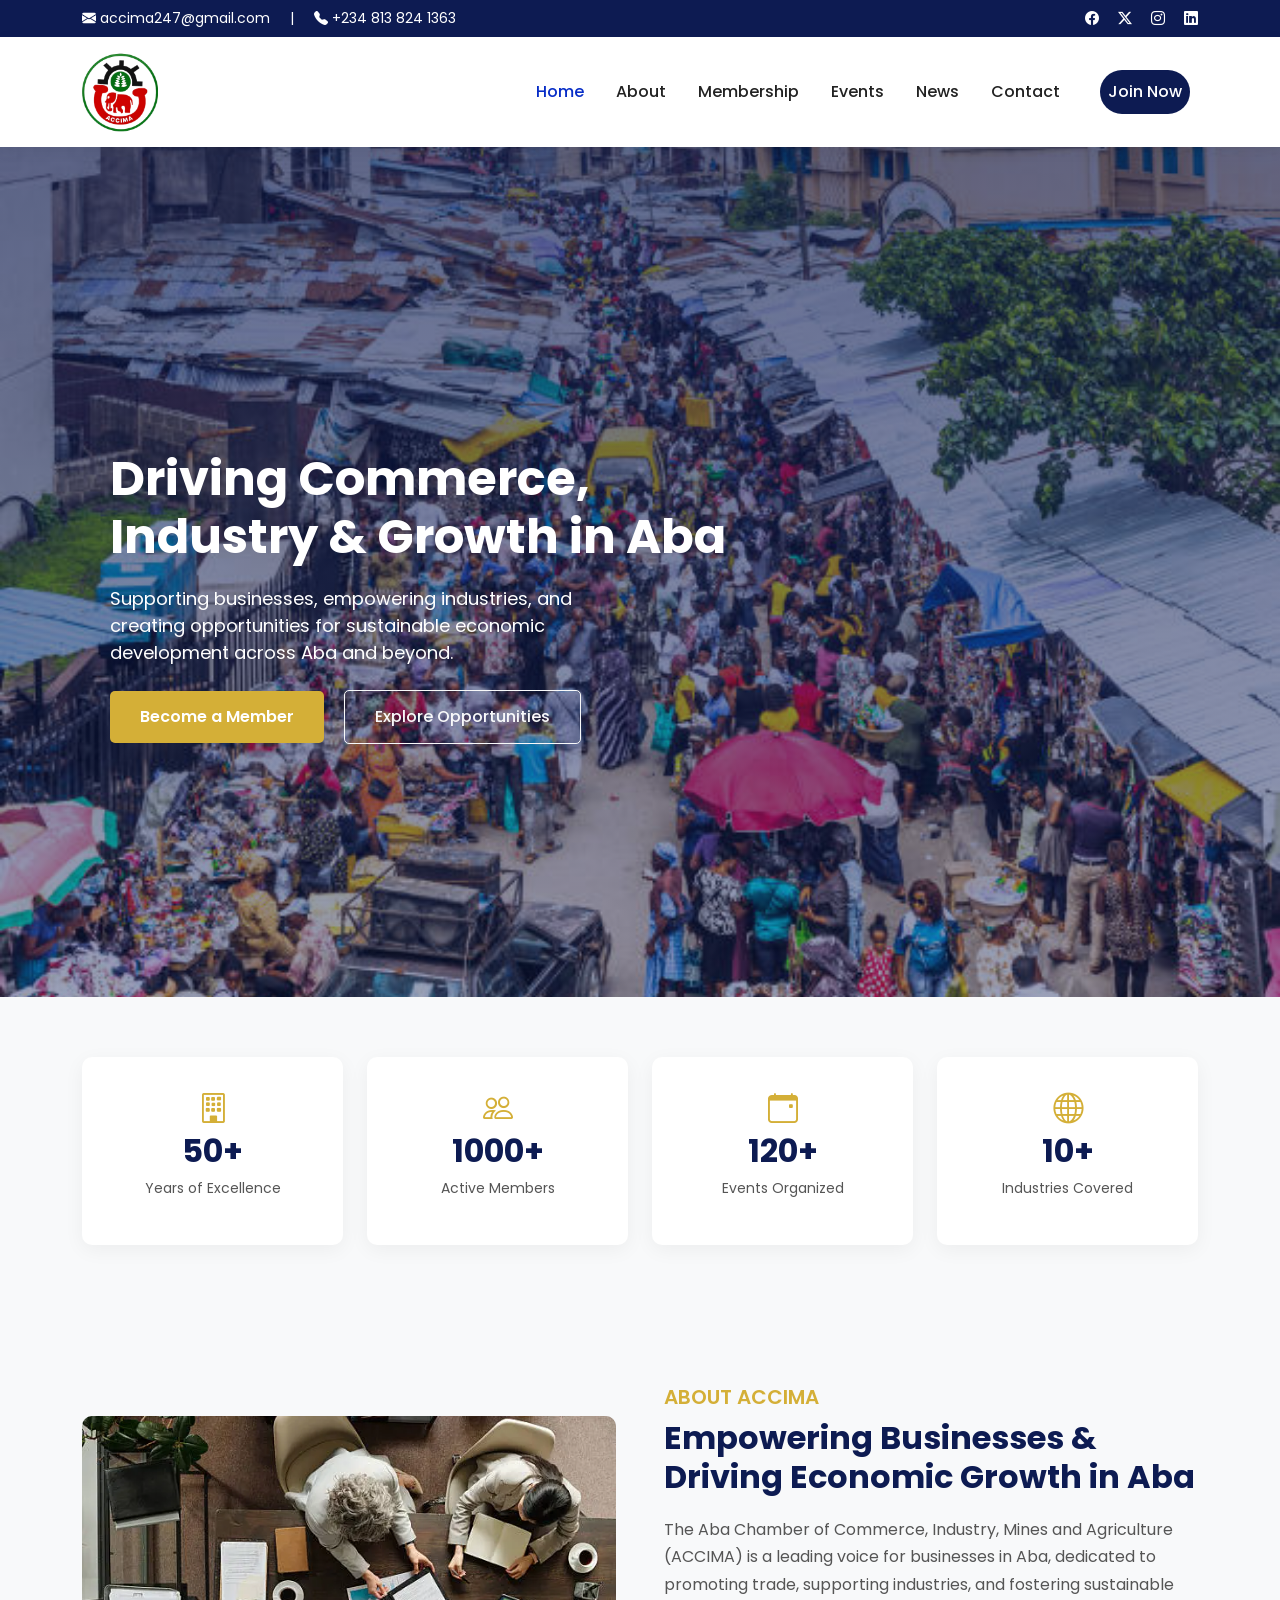
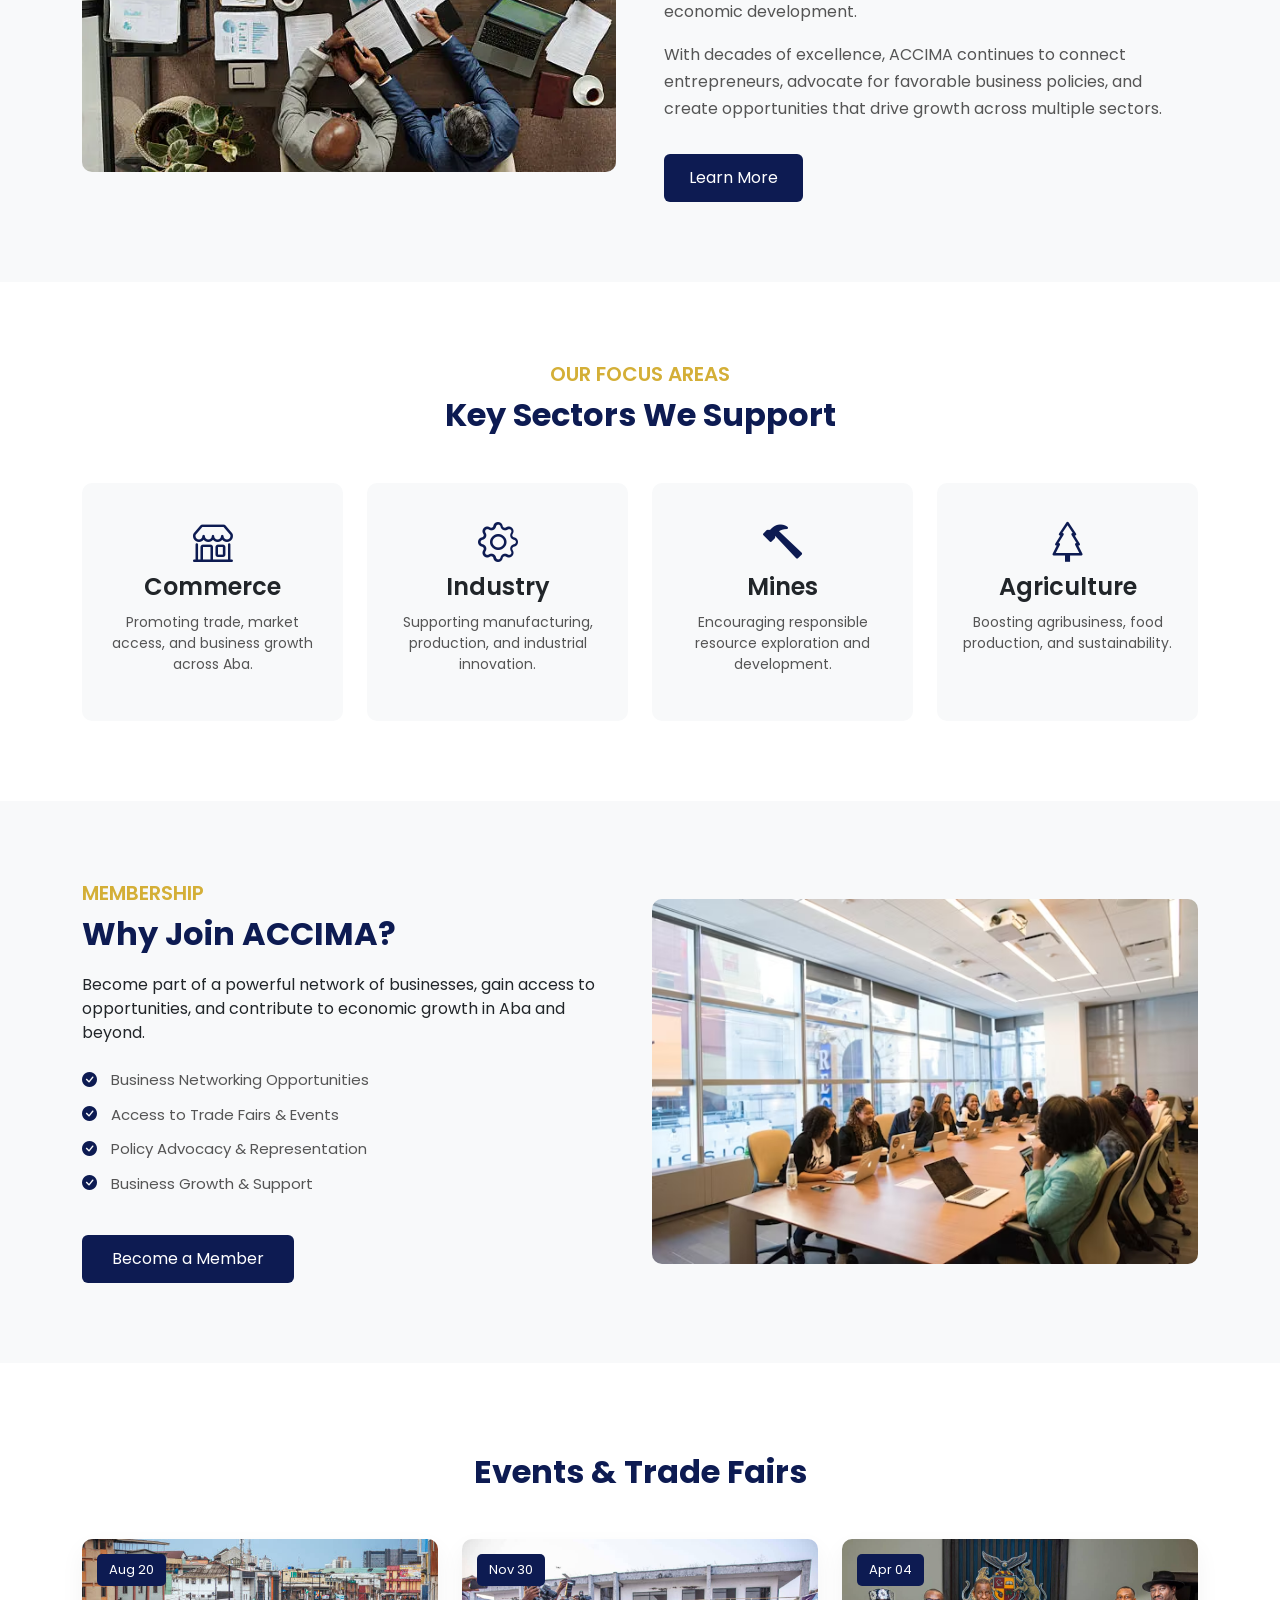
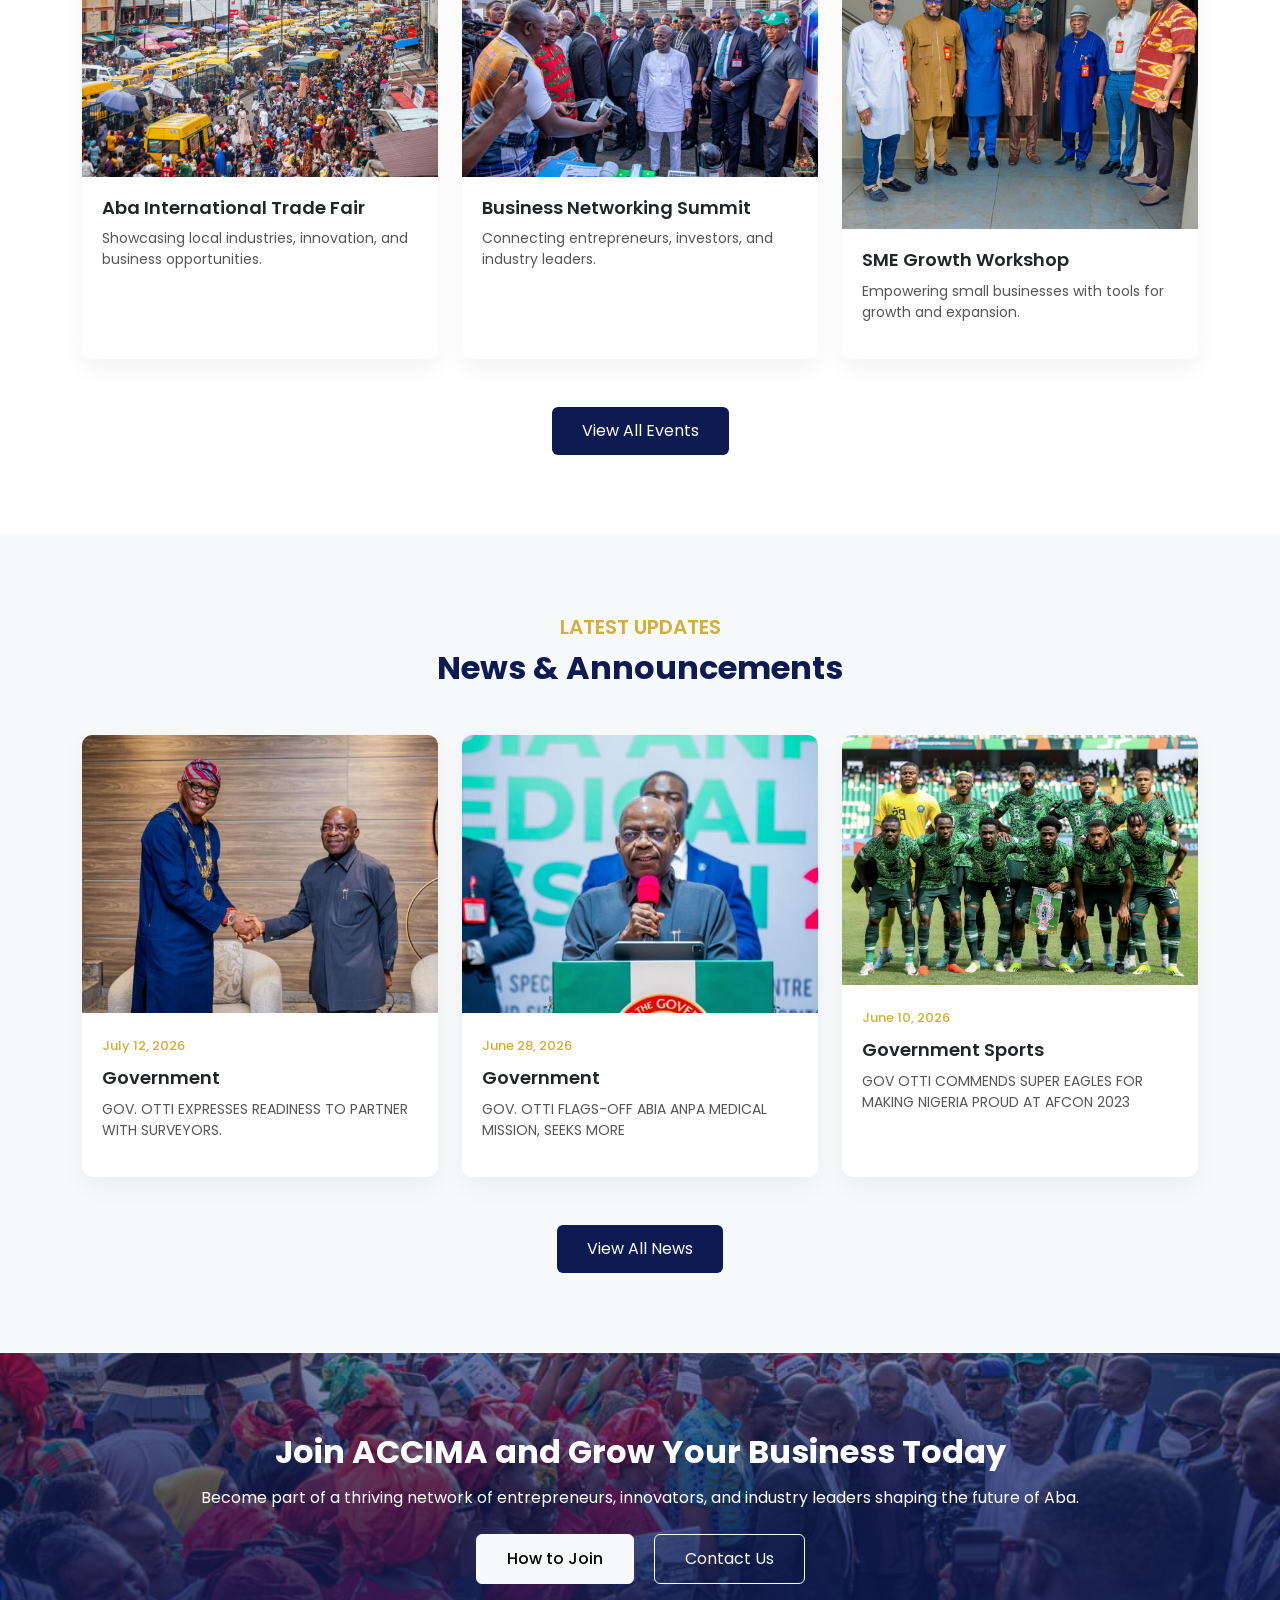
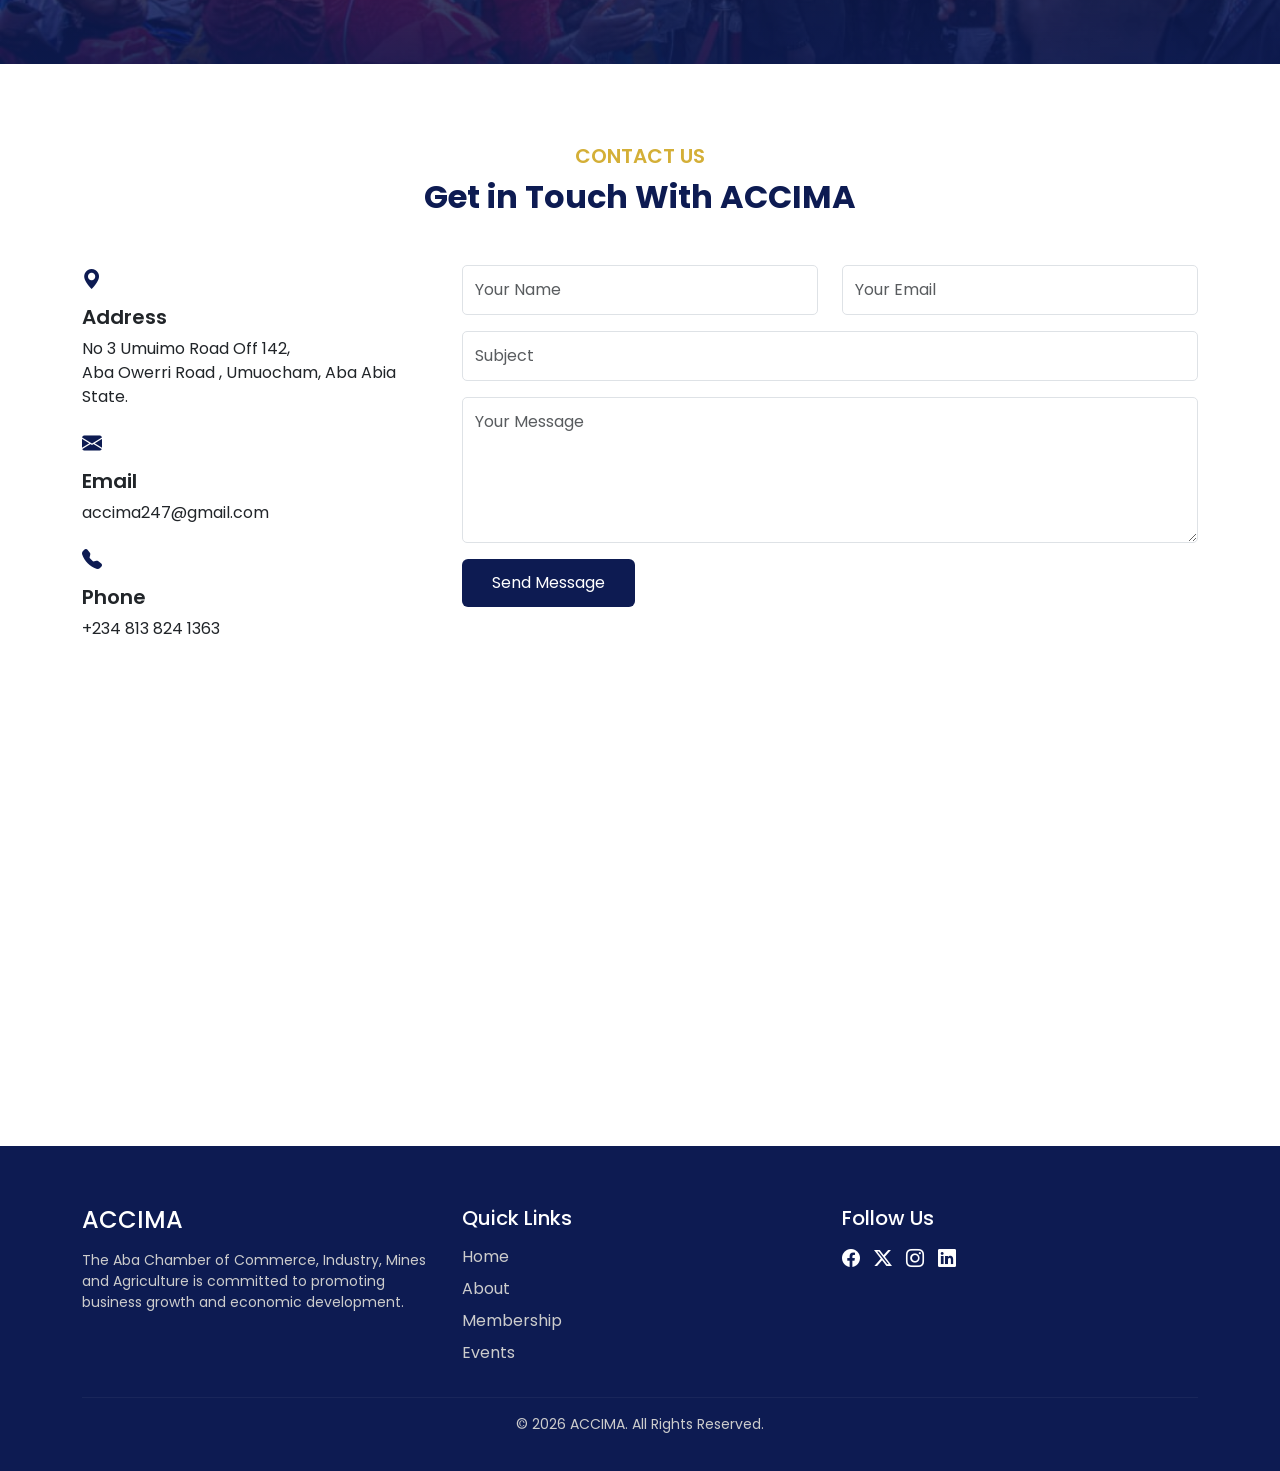
==== index.html @ 4539bdd1 "first commit" ====
<!doctype html>
<html lang="en">
  <head>
    <meta charset="UTF-8" />
    <meta name="viewport" content="width=device-width, initial-scale=1.0" />
    <title>
      ABA - CHAMBER OF COMMERCE, INDUSTRY, MINES AN AGRICULTURE (ACCIMA)
    </title>

    <!-- Bootstrap 5 CSS -->
    <link
      href="https://cdn.jsdelivr.net/npm/bootstrap@5.3.3/dist/css/bootstrap.min.css"
      rel="stylesheet"
    />

    <!-- Bootstrap Icons -->
    <link
      rel="stylesheet"
      href="https://cdn.jsdelivr.net/npm/bootstrap-icons@1.11.3/font/bootstrap-icons.min.css"
    />

    <!-- Google Font -->
    <link
      href="https://fonts.googleapis.com/css2?family=Poppins:wght@300;400;500;600;700&display=swap"
      rel="stylesheet"
    />

    <link rel="stylesheet" href="style.css" />

    <link rel="shortcut icon" href="Src/ACCIMA_LOGO-removebg-preview.png" />
  </head>
  <body>
    <!-- TOP BAR -->
    <div id="home" class="top-bar">
      <div
        class="container d-flex justify-content-between align-items-center flex-wrap"
      >
        <div>
          <i class="bi bi-envelope-fill"></i> accima247@gmail.com
          <span class="mx-3">|</span>
          <i class="bi bi-telephone-fill"></i> +234 813 824 1363
        </div>

        <div>
          <a href="#"><i class="bi bi-facebook"></i></a>
          <a href="#"><i class="bi bi-twitter-x"></i></a>
          <a href="#"><i class="bi bi-instagram"></i></a>
          <a href="#"><i class="bi bi-linkedin"></i></a>
        </div>
      </div>
    </div>

    <!-- NAVBAR -->
    <nav class="navbar navbar-expand-lg sticky-top">
      <div class="container">
        <a class="navbar-brand" href="index.html">
          <img src="Src/ACCIMA_LOGO-removebg-preview.png" alt="ACCIMA Logo" />
        </a>

        <button
          class="navbar-toggler"
          type="button"
          data-bs-toggle="collapse"
          data-bs-target="#navbarNav"
        >
          <span><i class="bi bi-list fs-2"></i></span>
        </button>

        <div class="collapse navbar-collapse" id="navbarNav">
          <ul class="navbar-nav ms-auto align-items-lg-center">
            <li class="nav-item">
              <a class="nav-link active" href="index.html">Home</a>
            </li>

            <!-- about-dropdown -->
            <li class="nav-item dropdown">
              <a
                class="nav-link"
                href="#"
                id="aboutDropdown"
                role="button"
                data-bs-toggle="dropdown"
              >
                About
              </a>

              <ul class="dropdown-menu">
                <li>
                  <a class="dropdown-item" href="about.html">About ACCIMA</a>
                </li>
                <li>
                  <a class="dropdown-item" href="leadership.html">Leadership</a>
                </li>
              </ul>
            </li>
            <!--  -->

            <li class="nav-item">
              <a class="nav-link" href="membership.html">Membership</a>
            </li>

            <li class="nav-item">
              <a class="nav-link" href="events.html">Events</a>
            </li>

            <li class="nav-item">
              <a class="nav-link" href="news.html">News</a>
            </li>

            <li class="nav-item">
              <a class="nav-link" href="contact.html">Contact</a>
            </li>

            <li class="nav-item ms-lg-3 mt-3 mt-lg-0">
              <a class="nav-link join-btn" href="apply.html">Join Now</a>
            </li>
          </ul>
        </div>
      </div>
    </nav>

    <!--  -->

    <!-- HERO SECTION -->
    <section class="hero d-flex align-items-center">
      <div class="container text-center text-lg-start">
        <div class="row align-items-center">
          <div class="col-lg-7">
            <h1 class="hero-title">
              Driving Commerce, Industry & Growth in Aba
            </h1>

            <p class="hero-text">
              Supporting businesses, empowering industries, and creating
              opportunities for sustainable economic development across Aba and
              beyond.
            </p>

            <div class="hero-buttons mt-4">
              <a href="#membership" class="btn btn-primary me-3"
                >Become a Member</a
              >
              <a href="#" class="btn btn-outline-light"
                >Explore Opportunities</a
              >
            </div>
          </div>
        </div>
      </div>
    </section>

    <!-- STATS SECTION -->
    <section class="stats-section text-center">
      <div class="container">
        <div class="row g-4">
          <div class="col-md-3 col-6">
            <div class="stat-box">
              <i class="bi bi-building"></i>
              <h2>50+</h2>
              <p>Years of Excellence</p>
            </div>
          </div>

          <div class="col-md-3 col-6">
            <div class="stat-box">
              <i class="bi bi-people"></i>
              <h2>1000+</h2>
              <p>Active Members</p>
            </div>
          </div>

          <div class="col-md-3 col-6">
            <div class="stat-box">
              <i class="bi bi-calendar-event"></i>
              <h2>120+</h2>
              <p>Events Organized</p>
            </div>
          </div>

          <div class="col-md-3 col-6">
            <div class="stat-box">
              <i class="bi bi-globe"></i>
              <h2>10+</h2>
              <p>Industries Covered</p>
            </div>
          </div>
        </div>
      </div>
    </section>
    <!--  -->

    <!-- About Section -->
    <section id="about" class="about-section">
      <div class="container">
        <div class="row align-items-center justify-content-center g-5">
          <!-- IMAGE -->
          <div class="col-lg-6 mb-4 mb-lg-0">
            <div class="about-img">
              <img
                src="Src/ABOUT-IMG.webp"
                alt="About ACCIMA"
                class="img-fluid"
              />
            </div>
          </div>

          <!-- TEXT -->
          <div class="col-lg-6">
            <h5 class="about-subtitle">About ACCIMA</h5>

            <h2 class="about-title">
              Empowering Businesses & Driving Economic Growth in Aba
            </h2>

            <p class="about-text">
              The Aba Chamber of Commerce, Industry, Mines and Agriculture
              (ACCIMA) is a leading voice for businesses in Aba, dedicated to
              promoting trade, supporting industries, and fostering sustainable
              economic development.
            </p>

            <p class="about-text">
              With decades of excellence, ACCIMA continues to connect
              entrepreneurs, advocate for favorable business policies, and
              create opportunities that drive growth across multiple sectors.
            </p>

            <a href="about.html" class="btn btn-primary mt-3">Learn More</a>
          </div>
        </div>
      </div>
    </section>

    <!-- SECTORS -->
    <section id="sectors" class="sectors-section text-center">
      <div class="container">
        <!--  -->
        <div class="section-header mb-5">
          <h5>Our Focus Areas</h5>
          <h2>Key Sectors We Support</h2>
        </div>

        <div class="row g-4">
          <!-- Commerce -->
          <div class="col-md-6 col-lg-3">
            <div class="sector-box h-100">
              <i class="bi bi-shop"></i>
              <h4>Commerce</h4>
              <p>
                Promoting trade, market access, and business growth across Aba.
              </p>
            </div>
          </div>

          <!-- Industry -->
          <div class="col-md-6 col-lg-3">
            <div class="sector-box h-100">
              <i class="bi bi-gear"></i>
              <h4>Industry</h4>
              <p>
                Supporting manufacturing, production, and industrial innovation.
              </p>
            </div>
          </div>

          <!-- Mines -->
          <div class="col-md-6 col-lg-3">
            <div class="sector-box h-100">
              <i class="bi bi-hammer"></i>
              <h4>Mines</h4>
              <p>
                Encouraging responsible resource exploration and development.
              </p>
            </div>
          </div>

          <!-- Agriculture -->
          <div class="col-md-6 col-lg-3">
            <div class="sector-box h-100">
              <i class="bi bi-tree"></i>
              <h4>Agriculture</h4>
              <p>Boosting agribusiness, food production, and sustainability.</p>
            </div>
          </div>
          <!--  -->
        </div>
      </div>
    </section>

    <!--  -->

    <!-- MEMBERSHIP SECTION -->
    <section id="membership" class="membership-section">
      <div class="container">
        <div class="row align-items-center">
          <!-- TEXT -->
          <div class="col-lg-6 mb-4 mb-lg-0">
            <h5 class="section-subtitle">Membership</h5>
            <h2 class="section-title">Why Join ACCIMA?</h2>

            <p class="mb-4">
              Become part of a powerful network of businesses, gain access to
              opportunities, and contribute to economic growth in Aba and
              beyond.
            </p>

            <ul class="membership-list">
              <li>
                <i class="bi bi-check-circle-fill"></i> Business Networking
                Opportunities
              </li>
              <li>
                <i class="bi bi-check-circle-fill"></i> Access to Trade Fairs &
                Events
              </li>
              <li>
                <i class="bi bi-check-circle-fill"></i> Policy Advocacy &
                Representation
              </li>
              <li>
                <i class="bi bi-check-circle-fill"></i> Business Growth &
                Support
              </li>
            </ul>

            <a href="membership.html" class="btn btn-primary mt-4"
              >Become a Member</a
            >
          </div>

          <!-- IMAGE -->
          <div class="col-lg-6">
            <div class="membership-img">
              <img
                src="Src/membership-img.avif"
                alt="Membership"
                class="img-fluid"
              />
            </div>
          </div>
        </div>
      </div>
    </section>

    <!--  -->
    <!-- EVENTS/TRADE FAIR -->
    <section id="events" class="events-section">
      <div class="container">
        <div class="section-header text-center mb-5">
          <h2>Events & Trade Fairs</h2>
        </div>

        <div class="row g-4">
          <!-- EVENT 1 -->
          <div class="col-md-6 col-lg-4">
            <div class="event-card h-100">
              <div class="event-img">
                <img
                  src="Src/event-one-image.jpg"
                  alt="Event"
                  class="img-fluid"
                />
                <span class="event-date">Aug 20</span>
              </div>
              <div class="event-content">
                <h4>Aba International Trade Fair</h4>
                <p>
                  Showcasing local industries, innovation, and business
                  opportunities.
                </p>
              </div>
            </div>
          </div>

          <!-- EVENT 2 -->
          <div class="col-md-6 col-lg-4">
            <div class="event-card h-100">
              <div class="event-img">
                <img
                  src="Src/event-two-img.jpeg"
                  alt="Event"
                  class="img-fluid"
                />
                <span class="event-date">Nov 30</span>
              </div>
              <div class="event-content">
                <h4>Business Networking Summit</h4>
                <p>
                  Connecting entrepreneurs, investors, and industry leaders.
                </p>
              </div>
            </div>
          </div>

          <!-- EVENT 3 -->
          <div class="col-md-6 col-lg-4">
            <div class="event-card h-100">
              <div class="event-img">
                <img
                  src="Src/event-three-img.jpg"
                  alt="Event"
                  class="img-fluid"
                />
                <span class="event-date">Apr 04</span>
              </div>
              <div class="event-content">
                <h4>SME Growth Workshop</h4>
                <p>
                  Empowering small businesses with tools for growth and
                  expansion.
                </p>
              </div>
            </div>
          </div>
        </div>

        <!-- BUTTON -->
        <div class="text-center mt-5">
          <a href="events.html" class="btn btn-primary">View All Events</a>
        </div>
      </div>
    </section>

    <!--  -->

    <!-- News -->
    <section id="news" class="news-section">
      <div class="container">
        <div class="section-header text-center mb-5">
          <h5>Latest Updates</h5>
          <h2>News & Announcements</h2>
        </div>

        <div class="row g-4">
          <!-- NEWS 1 -->
          <div class="col-md-6 col-lg-4">
            <div class="news-card h-100">
              <div class="news-img">
                <img src="Src/news-one-img.jpeg" alt="News" class="img-fluid" />
              </div>
              <div class="news-content">
                <span class="news-date">July 12, 2026</span>
                <h4>Government</h4>
                <p>GOV. OTTI EXPRESSES READINESS TO PARTNER WITH SURVEYORS.</p>
              </div>
            </div>
          </div>

          <!-- NEWS 2 -->
          <div class="col-md-6 col-lg-4">
            <div class="news-card h-100">
              <div class="news-img">
                <img src="Src/news-two-img.jpeg" alt="News" class="img-fluid" />
              </div>
              <div class="news-content">
                <span class="news-date">June 28, 2026</span>
                <h4>Government</h4>
                <p>GOV. OTTI FLAGS-OFF ABIA ANPA MEDICAL MISSION, SEEKS MORE</p>
              </div>
            </div>
          </div>

          <!-- NEWS 3 -->
          <div class="col-md-6 col-lg-4">
            <div class="news-card h-100">
              <div class="news-img">
                <img
                  src="Src/news-three-img.webp"
                  alt="News"
                  class="img-fluid"
                />
              </div>
              <div class="news-content">
                <span class="news-date">June 10, 2026</span>
                <h4>Government Sports</h4>
                <p>
                  GOV OTTI COMMENDS SUPER EAGLES FOR MAKING NIGERIA PROUD AT
                  AFCON 2023
                </p>
              </div>
            </div>
          </div>
        </div>

        <!-- BUTTON -->
        <div class="text-center mt-5">
          <a href="news.html" class="btn btn-primary">View All News</a>
        </div>
      </div>
    </section>

    <!--  -->
    <!-- JOIN ACCIMA -->
    <section class="cta-section text-center">
      <div class="container">
        <h2>Join ACCIMA and Grow Your Business Today</h2>
        <p>
          Become part of a thriving network of entrepreneurs, innovators, and
          industry leaders shaping the future of Aba.
        </p>

        <div class="mt-4">
          <a href="apply.html" class="btn btn-light me-3">How to Join</a>
          <a href="#contact" class="btn btn-outline-light">Contact Us</a>
        </div>
      </div>
    </section>
    <!--  -->

    <section id="contact" class="contact-section">
      <div class="container">
        <div class="section-header text-center mb-5">
          <h5>Contact Us</h5>
          <h2>Get in Touch With ACCIMA</h2>
        </div>

        <div class="row g-4">
          <!-- CONTACT INFO -->
          <div class="col-lg-4">
            <div class="contact-info">
              <div class="info-box">
                <i class="bi bi-geo-alt-fill"></i>
                <h5>Address</h5>
                <p>
                  No 3 Umuimo Road Off 142, <br />
                  Aba Owerri Road , Umuocham, Aba Abia State.
                </p>
              </div>

              <div class="info-box">
                <i class="bi bi-envelope-fill"></i>
                <h5>Email</h5>
                <p>accima247@gmail.com</p>
              </div>

              <div class="info-box">
                <i class="bi bi-telephone-fill"></i>
                <h5>Phone</h5>
                <p>+234 813 824 1363</p>
              </div>
            </div>
          </div>

          <!-- FORM -->
          <div class="col-lg-8">
            <form class="contact-form" action="contact.php" method="POST">
              <div class="row">
                <div class="col-md-6 mb-3">
                  <input
                    type="text"
                    name="name"
                    class="form-control"
                    placeholder="Your Name"
                    required
                  />
                </div>

                <div class="col-md-6 mb-3">
                  <input
                    type="email"
                    name="email"
                    class="form-control"
                    placeholder="Your Email"
                    required
                  />
                </div>
              </div>

              <div class="mb-3">
                <input
                  type="text"
                  name="subject"
                  class="form-control"
                  placeholder="Subject"
                  required
                />
              </div>

              <div class="mb-3">
                <textarea
                  name="message"
                  class="form-control"
                  rows="5"
                  placeholder="Your Message"
                  required
                ></textarea>
              </div>

              <button type="submit" class="btn btn-primary">
                Send Message
              </button>
            </form>
          </div>
        </div>

        <!-- MAP -->
        <div class="map mt-5">
          <iframe
            src="https://www.google.com/maps?q=Aba,Nigeria&output=embed"
            width="100%"
            height="350"
            style="border: 0"
            allowfullscreen=""
            loading="lazy"
          >
          </iframe>
        </div>
      </div>
    </section>

    <!--  -->

    <footer class="footer">
      <div class="container">
        <div class="row g-4">
          <!-- ABOUT -->
          <div class="col-lg-4">
            <h4>ACCIMA</h4>
            <p>
              The Aba Chamber of Commerce, Industry, Mines and Agriculture is
              committed to promoting business growth and economic development.
            </p>
          </div>

          <!-- LINKS -->
          <div class="col-lg-4">
            <h5>Quick Links</h5>
            <ul class="footer-links">
              <li><a href="#home">Home</a></li>
              <li><a href="#about">About</a></li>
              <li><a href="#membership_id">Membership</a></li>
              <li><a href="#events">Events</a></li>
            </ul>
          </div>

          <!-- SOCIAL -->
          <div class="col-lg-4">
            <h5>Follow Us</h5>
            <div class="social-icons">
              <a href="#"><i class="bi bi-facebook"></i></a>
              <a href="#"><i class="bi bi-twitter-x"></i></a>
              <a href="#"><i class="bi bi-instagram"></i></a>
              <a href="#"><i class="bi bi-linkedin"></i></a>
            </div>
          </div>
        </div>

        <hr />

        <div class="text-center">
          <p>© 2026 ACCIMA. All Rights Reserved.</p>
        </div>
      </div>
    </footer>

    <!-- Bootstrap JS -->
    <script src="https://cdn.jsdelivr.net/npm/bootstrap@5.3.3/dist/js/bootstrap.bundle.min.js"></script>
  </body>
</html>
---- style.css ----
* {
  margin: 0;
  padding: 0;
  box-sizing: border-box;
  font-family: "Poppins", sans-serif;
}

html {
  scroll-behavior: smooth;
}

body {
  background: #f8f9fa;
}

/* Top Bar */
.top-bar {
  background: #0d1b52;
  color: #fff;
  font-size: 14px;
  padding: 8px 0;
}

.top-bar a {
  color: #fff;
  text-decoration: none;
  margin-left: 15px;
  transition: 0.3s;
}

.top-bar a:hover {
  color: #d4af37;
}

/* Navbar */
.navbar {
  background: #ffffff;
  box-shadow: 0 4px 15px rgba(0, 0, 0, 0.05);
  padding: 10px 0;
}

/* LOGO IMAGE */
.navbar-brand img {
  max-height: 80px;
  width: auto;
  object-fit: contain;
  display: block;
}

.nav-link {
  color: #222 !important;
  font-weight: 500;
  margin: 0 8px;
  transition: 0.3s;
}

.nav-link:hover,
.nav-link.active {
  color: #072dc7 !important;
}

.join-btn {
  background: #0d1b52;
  color: #fff !important;
  padding: 10px 20px;
  border-radius: 30px;
  transition: 0.3s;
}

.join-btn:hover {
  background: #d4af37;
  color: #000 !important;
}

.navbar-toggler {
  border: none;
}

.navbar-toggler:focus {
  box-shadow: none;
}

.dropdown-menu {
  border-radius: 8px;
  border: none;
  box-shadow: 0 10px 25px rgba(0, 0, 0, 0.08);
}

.dropdown-item {
  padding: 10px 20px;
  transition: 0.3s;
}

.dropdown-item:hover {
  background: #0d1b52;
  color: #fff;
}

.navbar .dropdown:hover .dropdown-menu {
  display: block;
}

/* HERO SECTION */
.hero {
  height: 100vh;
  background:
    linear-gradient(rgba(13, 27, 82, 0.65), rgba(13, 27, 82, 0.4)),
    url("Src/hero-section-img.jpg") center/cover no-repeat;
  color: #fff;
  padding: 100px 0;
  display: flex;
  align-items: center;
}

.hero .container {
  padding-left: 40px !important;
}

.hero-title {
  font-size: 48px;
  font-weight: 700;
  line-height: 1.2;
}

.hero-title {
  animation: fadeUp 2s ease forwards;
}

@keyframes fadeUp {
  from {
    opacity: 0;
    transform: translateY(30px);
  }
  to {
    opacity: 1;
    transform: translateY(0);
  }
}

.hero-text {
  font-size: 18px;
  margin-top: 20px;
  max-width: 500px;
}

.hero .btn-primary:hover {
  background: #b8962e;
}

.hero .btn-primary {
  background: #d4af37;
  border: none;
  padding: 14px 30px;
  font-weight: 600;
  border-radius: 5px;
}

.hero .btn-outline-light {
  padding: 14px 30px;
  font-weight: 500;
  border-radius: 5px;
}

/* MOBILE */
@media (max-width: 768px) {
  .hero {
    text-align: center;
  }

  .hero-title {
    font-size: 32px;
  }

  .hero-text {
    font-size: 16px;
    margin: 15px auto;
  }
}

/* STATS SECTION */
.stats-section {
  background: #f8f9fa;
  padding: 60px 0;
  margin-top: -50px;
}

.stat-box {
  background: #fff;
  padding: 30px 20px;
  border-radius: 10px;
  transition: 0.3s;
  box-shadow: 0 5px 20px rgba(0, 0, 0, 0.05);
}

.stat-box i {
  font-size: 30px;
  color: #d4af37;
  margin-bottom: 10px;
}

.stat-box h2 {
  font-size: 32px;
  font-weight: 700;
  color: #0d1b52;
}

.stat-box p {
  font-size: 14px;
  color: #555;
}

.stat-box:hover {
  transform: translateY(-5px);
}

/* ABOUT SECTION */
.about-section {
  padding: 80px 0;
  background: #f8f9fa;
}

.about-img img {
  border-radius: 10px;
  width: 100%;
}

.about-subtitle {
  color: #d4af37;
  font-weight: 600;
  text-transform: uppercase;
  margin-bottom: 10px;
}

.about-title {
  font-size: 32px;
  font-weight: 700;
  color: #0d1b52;
  margin-bottom: 20px;
}

.about-text {
  color: #555;
  line-height: 1.7;
}

.about-section .btn-primary {
  background: #0d1b52;
  border: none;
  padding: 12px 25px;
}

.about-section .btn-primary:hover {
  background: #08123a;
}

/* SECTORS SECTION */
.sectors-section {
  padding: 80px 0;
  background: #ffffff;
}

.section-header h5 {
  color: #d4af37;
  font-weight: 600;
  text-transform: uppercase;
}

.section-header h2 {
  font-size: 32px;
  font-weight: 700;
  color: #0d1b52;
  margin-top: 10px;
}

.sector-box {
  background: #f8f9fa;
  padding: 30px 20px;
  border-radius: 10px;
  transition: 0.3s;
}

.sector-box i {
  font-size: 40px;
  color: #0d1b52;
  margin-bottom: 15px;
}

.sector-box h4 {
  font-weight: 600;
  margin-bottom: 10px;
}

.sector-box p {
  font-size: 14px;
  color: #555;
}

.sector-box:hover {
  background: #0d1b52;
  color: #fff;
}

.sector-box:hover i {
  color: #d4af37;
}

.sector-box:hover p {
  color: #ddd;
}

/* MEMBERSHIP SECTION */
.membership-section {
  padding: 80px 0;
  background: #f8f9fa;
}

.section-subtitle {
  color: #d4af37;
  font-weight: 600;
  text-transform: uppercase;
}

.section-title {
  font-size: 32px;
  font-weight: 700;
  color: #0d1b52;
  margin: 10px 0 20px;
}

.membership-list {
  list-style: none;
  padding: 0;
}

.membership-list li {
  margin-bottom: 12px;
  font-size: 15px;
  color: #555;
}

.membership-list i {
  color: #0d1b52;
  margin-right: 10px;
}

.membership-section .btn-primary {
  background: #0d1b52;
  border: none;
  padding: 12px 30px;
}

.membership-section .btn-primary:hover {
  background: #08123a;
}

/* IMAGE */
.membership-img {
  overflow: hidden;
  border-radius: 10px;
}

.membership-img img {
  width: 100%;
  transition: 0.4s;
}

.membership-img:hover img {
  transform: scale(1.05);
}

/* EVENTS SECTION */
.events-section {
  padding: 80px 0;
  background: #ffffff;
}

/* CARD */
.event-card {
  background: #fff;
  border-radius: 10px;
  overflow: hidden;
  box-shadow: 0 10px 25px rgba(0, 0, 0, 0.05);
  transition: 0.3s;
}

.event-card:hover {
  transform: translateY(-8px);
}

/* IMAGE */
.event-img {
  position: relative;
}

.event-img img {
  width: 100%;
}

/* DATE BADGE */
.event-date {
  position: absolute;
  top: 15px;
  left: 15px;
  background: #0d1b52;
  color: #fff;
  padding: 6px 12px;
  font-size: 13px;
  border-radius: 5px;
}

/* CONTENT */
.event-content {
  padding: 20px;
}

.event-content h4 {
  font-size: 18px;
  font-weight: 600;
  margin-bottom: 10px;
}

.event-content p {
  font-size: 14px;
  color: #555;
}

/* BUTTON */
.events-section .btn-primary {
  background: #0d1b52;
  border: none;
  padding: 12px 30px;
}

.events-section .btn-primary:hover {
  background: #08123a;
}

/* NEWS SECTION */
.news-section {
  padding: 80px 0;
  background: #f8f9fa;
}

/* CARD */
.news-card {
  background: #fff;
  border-radius: 10px;
  overflow: hidden;
  box-shadow: 0 10px 25px rgba(0, 0, 0, 0.05);
  transition: 0.3s;
}

.news-card:hover {
  transform: translateY(-8px);
}

/* IMAGE */
.news-img img {
  width: 100%;
}

/* CONTENT */
.news-content {
  padding: 20px;
}

.news-date {
  font-size: 13px;
  color: #d4af37;
  font-weight: 500;
}

.news-content h4 {
  font-size: 18px;
  font-weight: 600;
  margin: 10px 0;
}

.news-content p {
  font-size: 14px;
  color: #555;
}

/* BUTTON */
.news-section .btn-primary {
  background: #0d1b52;
  border: none;
  padding: 12px 30px;
}

.news-section .btn-primary:hover {
  background: #08123a;
}

/* CTA SECTION */
.cta-section {
  padding: 80px 0;
  background:
    linear-gradient(rgba(13, 27, 82, 0.5), rgba(13, 27, 82, 0.9)),
    url("Src/CTA-Img.jpeg") center/cover no-repeat;
  color: #fff;
}

.cta-section h2 {
  font-size: 32px;
  font-weight: 700;
}

.cta-section p {
  margin-top: 15px;
  font-size: 16px;
}

/* BUTTONS */
.cta-section .btn-light {
  padding: 12px 30px;
  font-weight: 500;
}

.cta-section .btn-outline-light {
  padding: 12px 30px;
}

/* CONTACT SECTION */
.contact-section {
  padding: 80px 0;
  background: #ffffff;
}

/* INFO */
.contact-info .info-box {
  margin-bottom: 20px;
}

.info-box i {
  font-size: 20px;
  color: #0d1b52;
  margin-right: 10px;
}

.info-box h5 {
  margin-top: 10px;
  font-weight: 600;
}

/* FORM */
.contact-form .form-control {
  border-radius: 5px;
  padding: 12px;
}

.contact-form .btn-primary {
  background: #0d1b52;
  border: none;
  padding: 12px 30px;
}

.contact-form .btn-primary:hover {
  background: #08123a;
}

/* MAP */
.map iframe {
  border-radius: 10px;
}

/* FOOTER */
.footer {
  background: #0d1b52;
  color: #fff;
  padding: 60px 0 20px;
}

.footer h4,
.footer h5 {
  margin-bottom: 15px;
}

.footer p {
  font-size: 14px;
  color: #ccc;
}

.footer-links {
  list-style: none;
  padding: 0;
}

.footer-links li {
  margin-bottom: 8px;
}

.footer-links a {
  color: #ccc;
  text-decoration: none;
}

.footer-links a:hover {
  color: #d4af37;
}

/* SOCIAL */
.social-icons a {
  color: #fff;
  margin-right: 10px;
  font-size: 18px;
}

.social-icons a:hover {
  color: #d4af37;
}

.footer hr {
  border-color: rgba(255, 255, 255, 0.2);
}
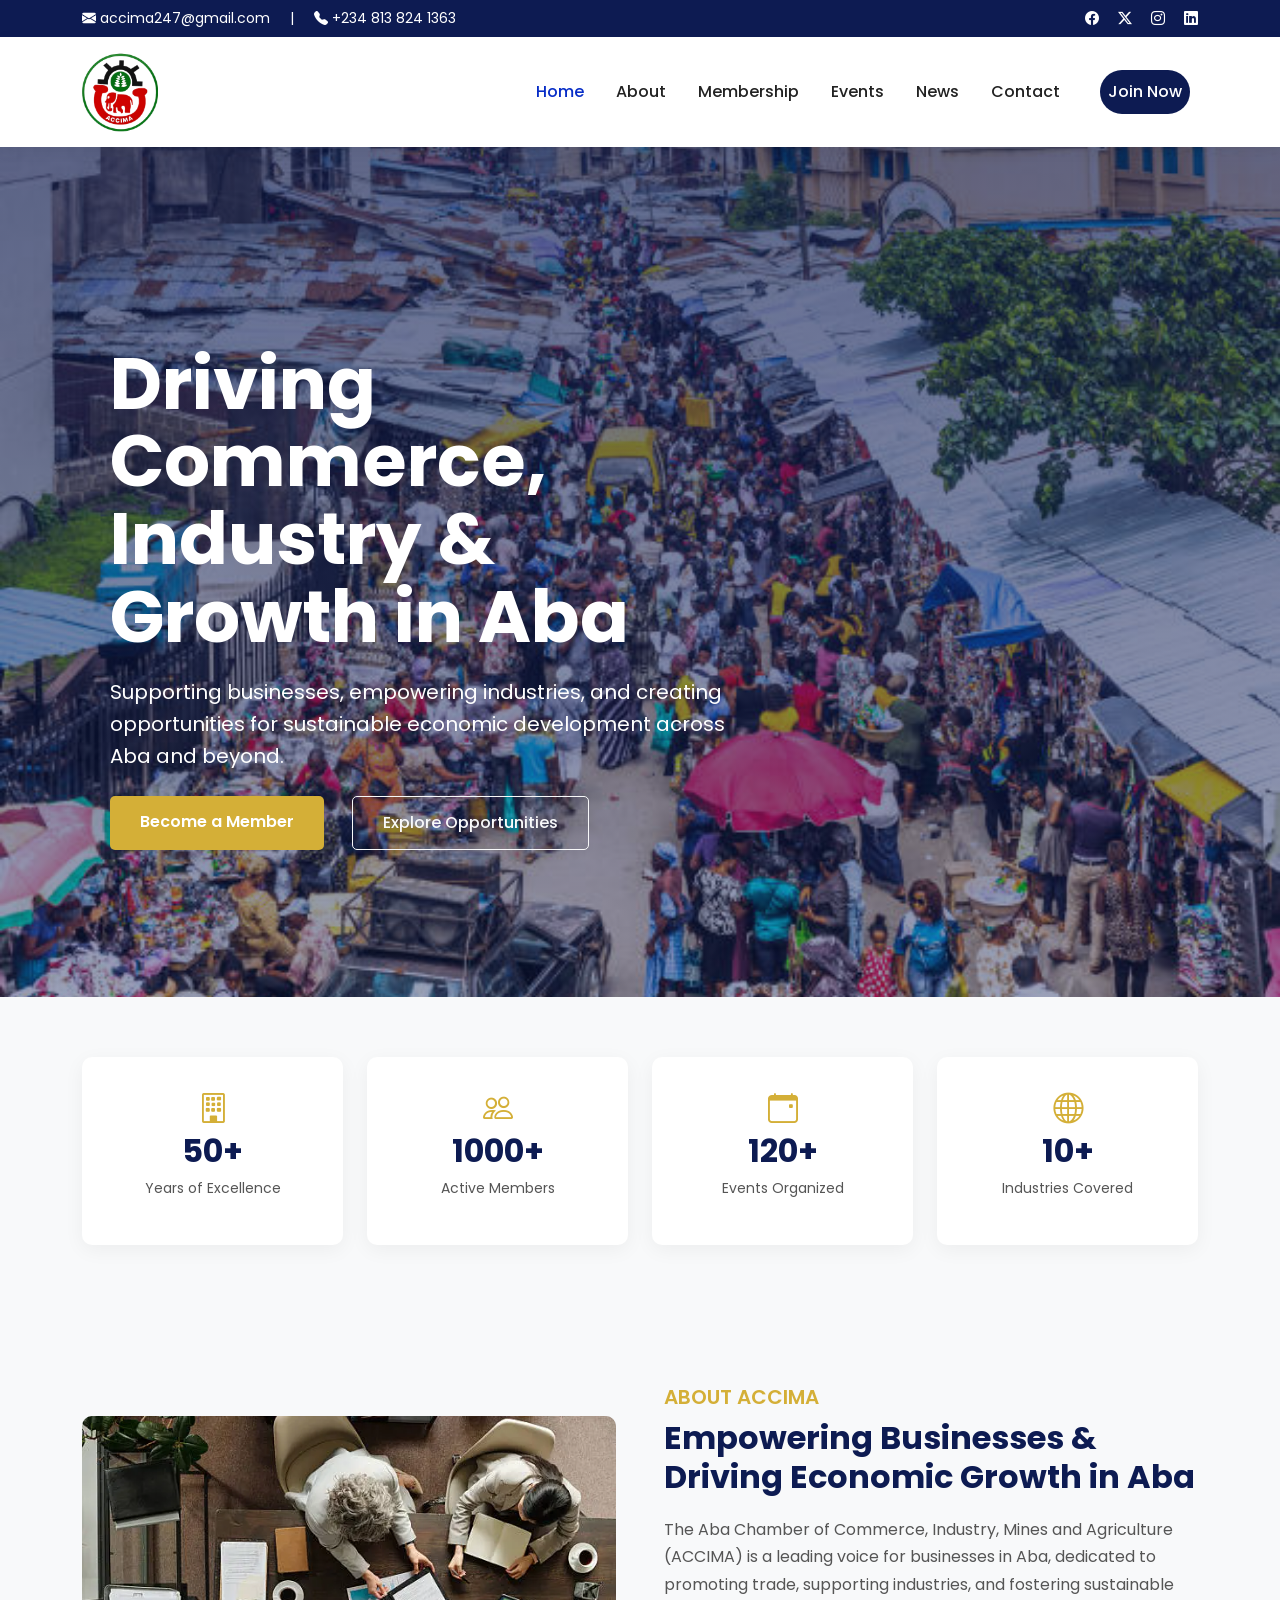
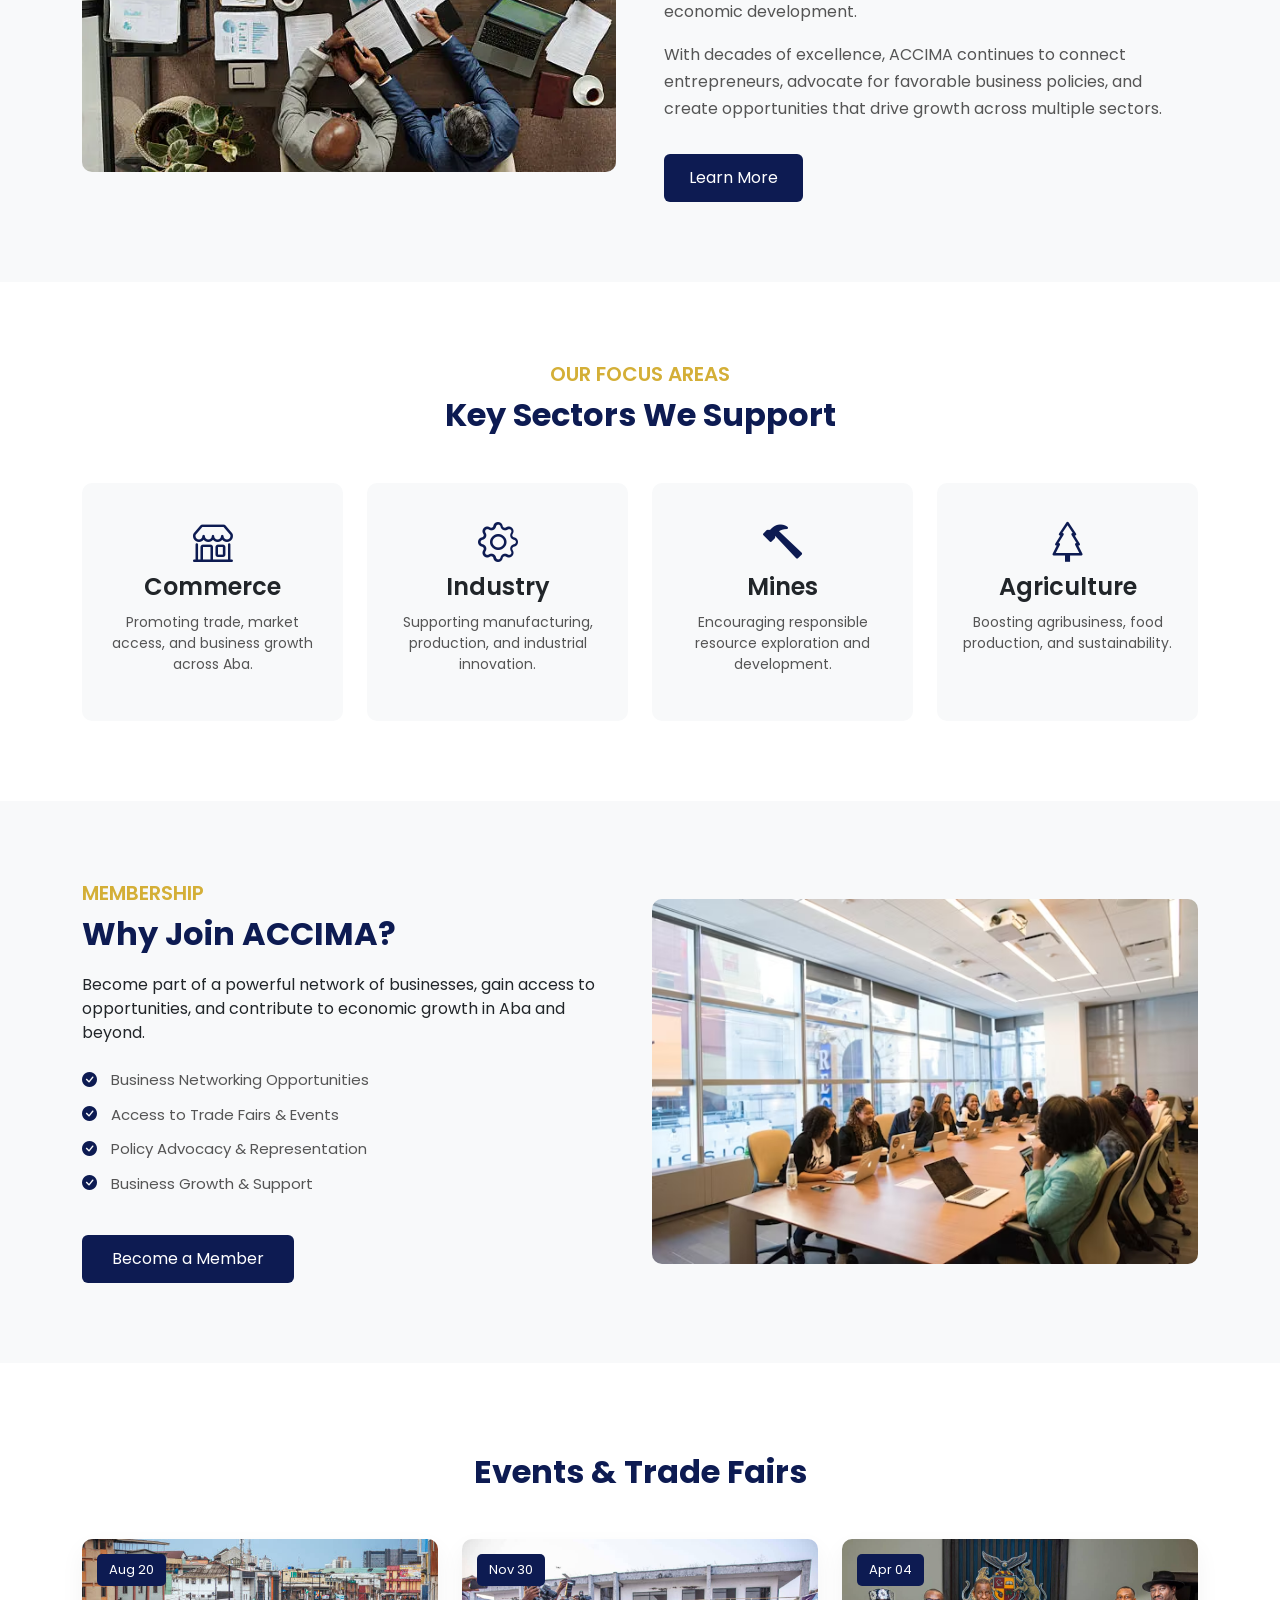
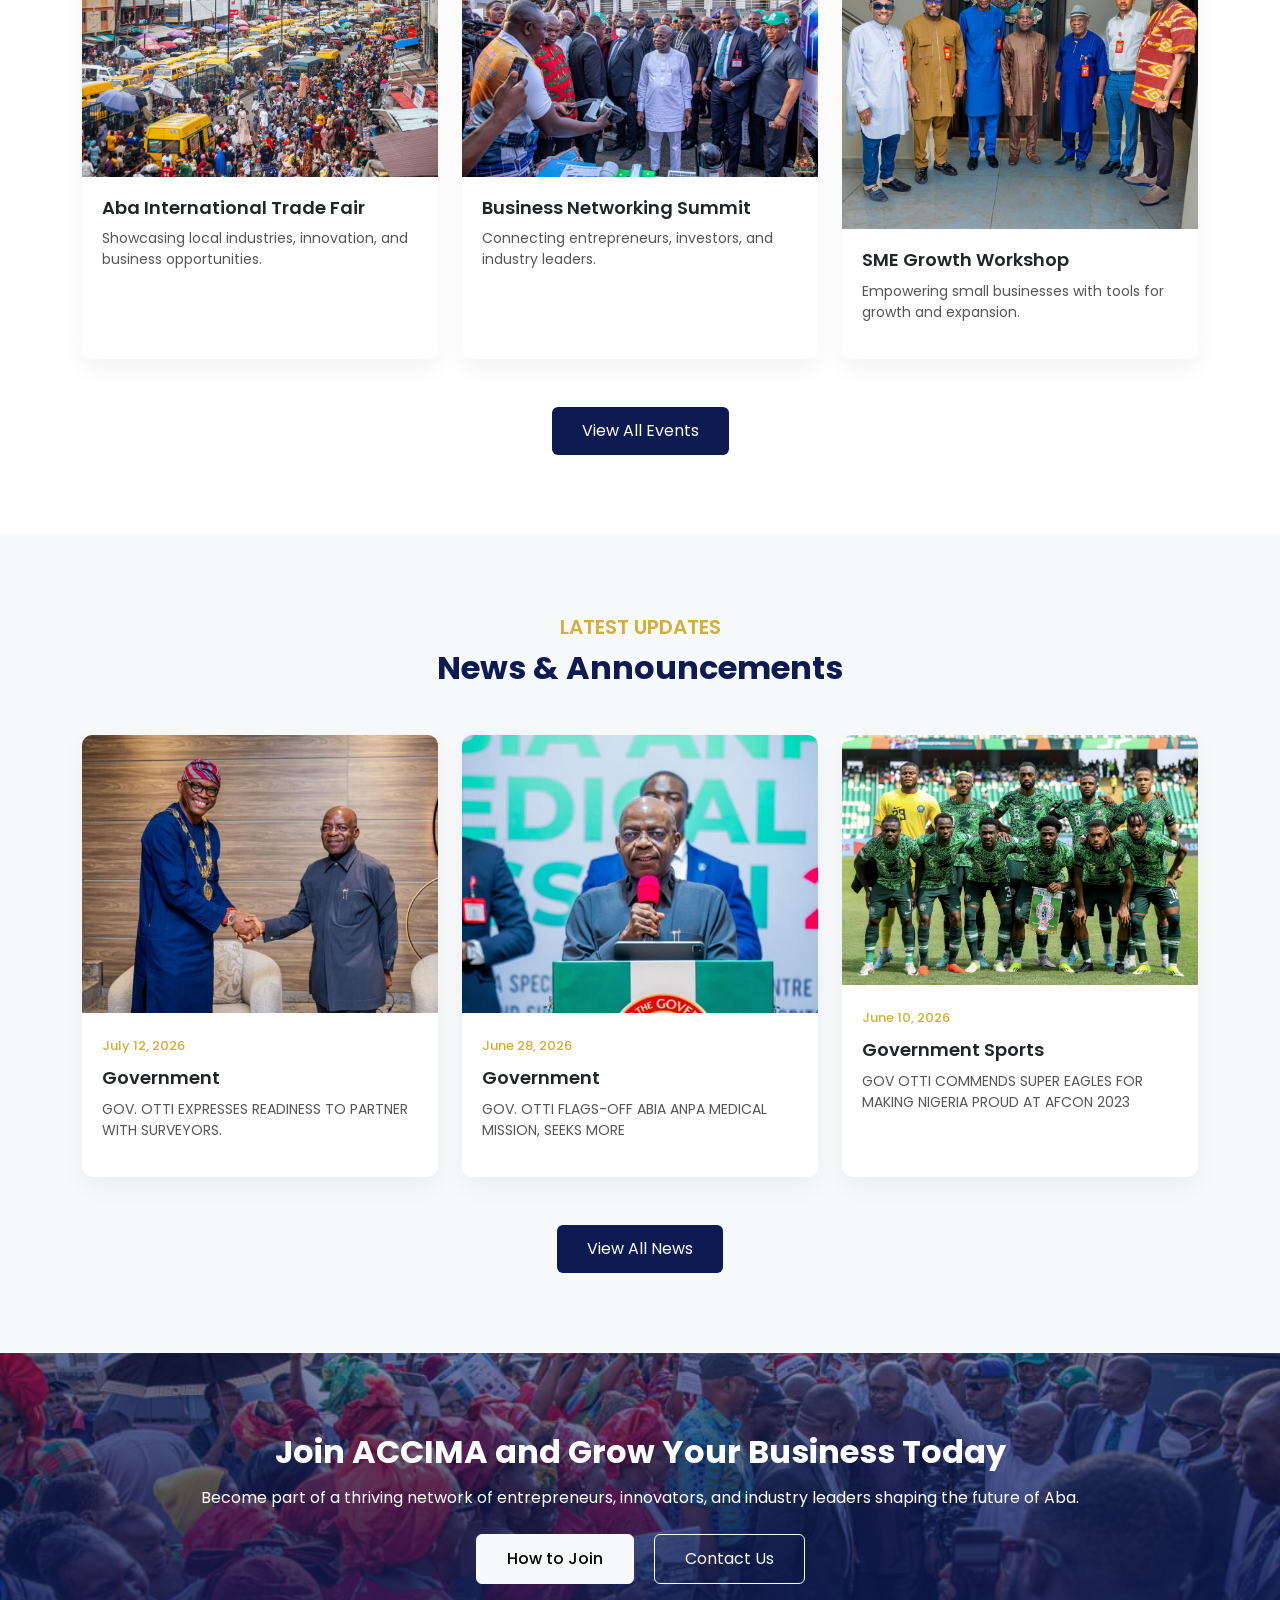
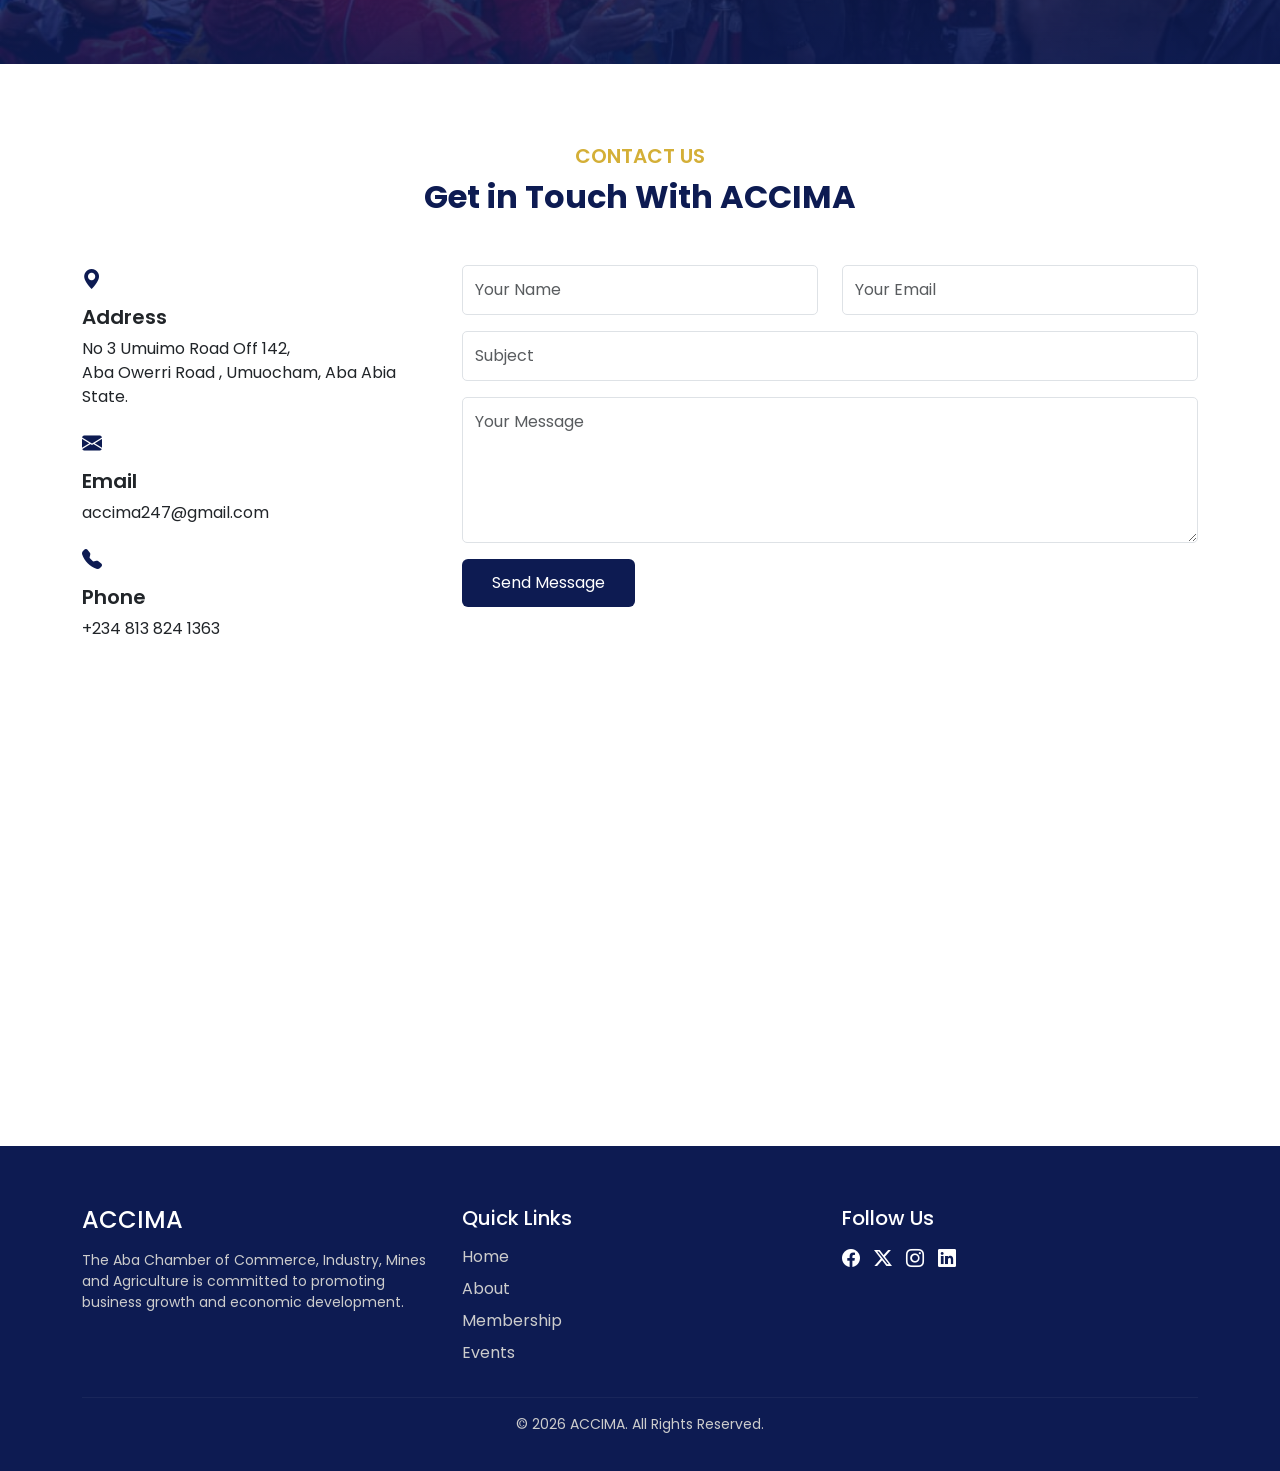
==== commit f3652519: "commit" ====
--- a/index.html
+++ b/index.html
@@ -123,7 +123,7 @@
 
     <!-- HERO SECTION -->
     <section class="hero d-flex align-items-center">
-      <div class="container text-center text-lg-start">
+      <div class="container text-sm-center text-lg-start ">
         <div class="row align-items-center">
           <div class="col-lg-7">
             <h1 class="hero-title">
--- a/style.css
+++ b/style.css
@@ -161,19 +161,119 @@
   border-radius: 5px;
 }
 
-/* MOBILE */
-@media (max-width: 768px) {
+/* Prevent horizontal overflow globally */
+html,
+body {
+  max-width: 100%;
+  overflow-x: hidden;
+}
+
+/* Hero should breathe on all screen sizes */
+.hero {
+  min-height: 80vh;
+  padding: 5rem 0;
+}
+
+.hero-title {
+  font-size: clamp(2rem, 6vw, 4.5rem);
+  line-height: 1.08;
+  max-width: 760px;
+}
+
+.hero-text {
+  font-size: clamp(1rem, 2.5vw, 1.25rem);
+  line-height: 1.6;
+  max-width: 620px;
+}
+
+/* Buttons should wrap nicely on phones */
+.hero-buttons {
+  display: flex;
+  flex-wrap: wrap;
+  gap: 0.75rem;
+}
+
+.hero-buttons .btn {
+  white-space: normal;
+}
+
+@media (max-width: 767.98px) {
   .hero {
     text-align: center;
   }
 
+  .hero-title,
+  .hero-text {
+    margin-left: auto;
+    margin-right: auto;
+  }
+
+  .hero-buttons {
+    display: flex;
+    justify-content: center;
+    align-items: center;
+    flex-wrap: wrap;
+    gap: 0.75rem;
+  }
+
+  .hero-buttons .btn {
+    margin-right: 0 !important;
+  }
+}
+
+/* Phone view */
+@media (max-width: 575.98px) {
+  .top-bar .container {
+    justify-content: center !important;
+    gap: 0.5rem;
+    text-align: center;
+  }
+
+  .top-bar span.mx-3 {
+    display: none;
+  }
+
+  .navbar-brand img {
+    max-width: 130px;
+    height: auto;
+  }
+
+  .hero {
+    min-height: auto;
+    /* padding: 4rem 0; */
+    text-align: center;
+    height: 70vh;
+    background:
+      linear-gradient(rgba(13, 27, 82, 0.65), rgba(13, 27, 82, 0.4)),
+      url("Src/hero-section-img.jpg") center/cover no-repeat;
+    color: #fff;
+    padding: 100px 0;
+    display: flex;
+    align-items: center;
+  }
+
+  .hero .container {
+    padding-left: 0 !important;
+  }
+
   .hero-title {
-    font-size: 32px;
+    font-size: 1.3rem;
+    line-height: 1.15;
   }
 
   .hero-text {
-    font-size: 16px;
-    margin: 15px auto;
+    font-size: 0.9rem;
+    margin-inline: auto;
+  }
+
+  .hero-buttons {
+    justify-content: center;
+  }
+
+  .hero-buttons .btn {
+    width: 100%;
+    max-width: 280px;
+    margin-right: 0 !important;
   }
 }
 
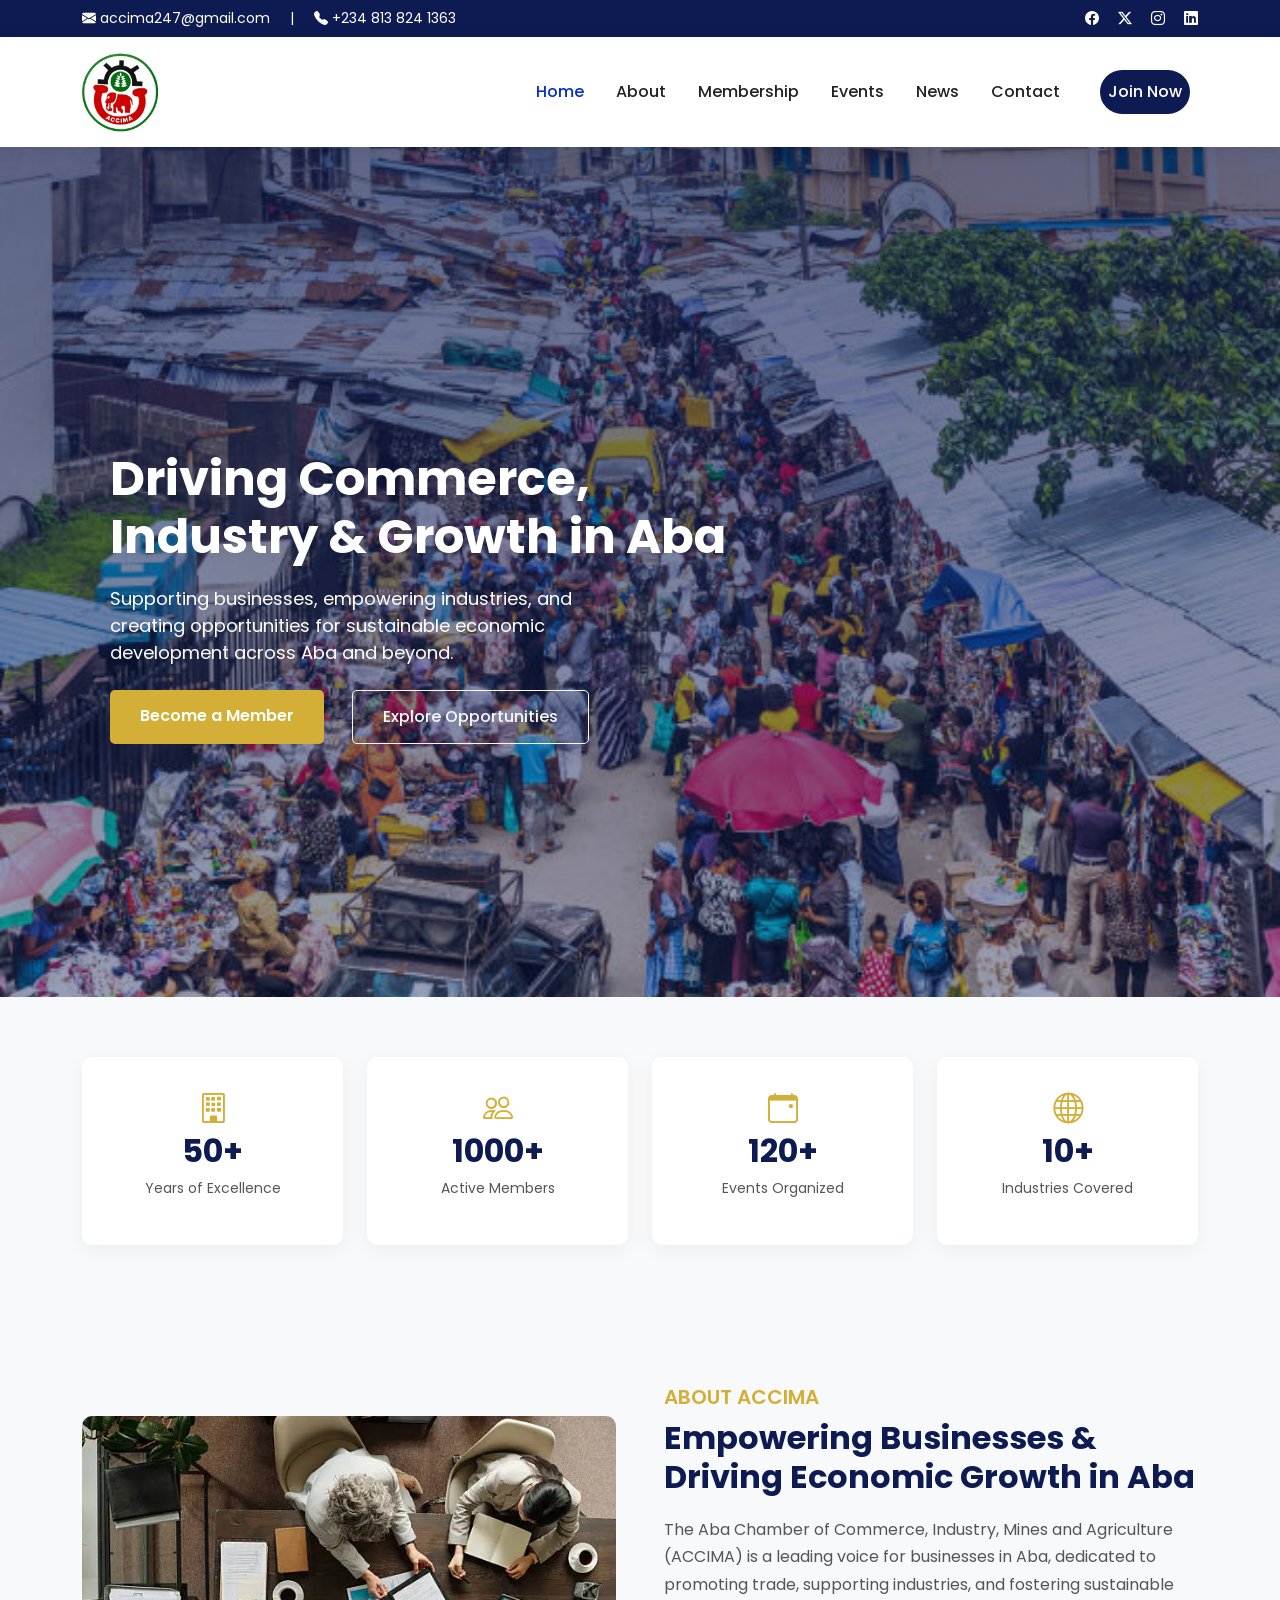
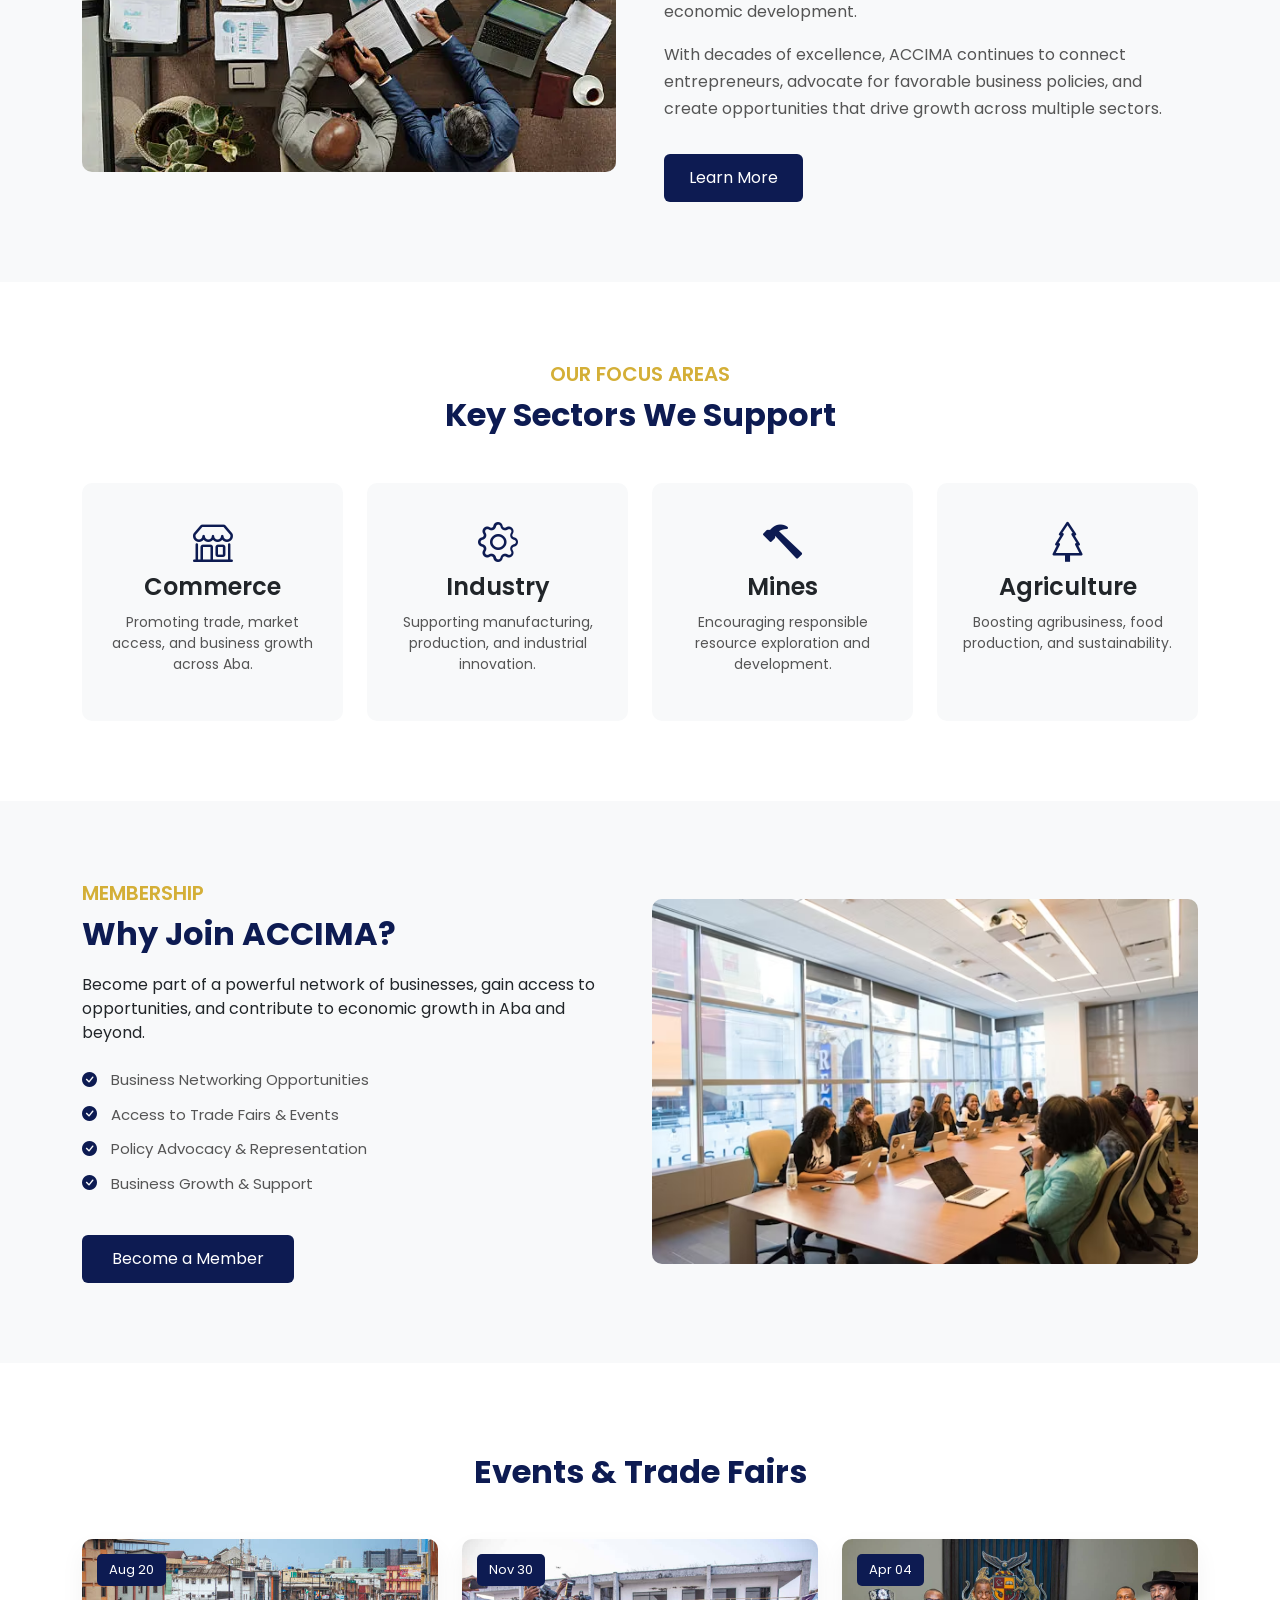
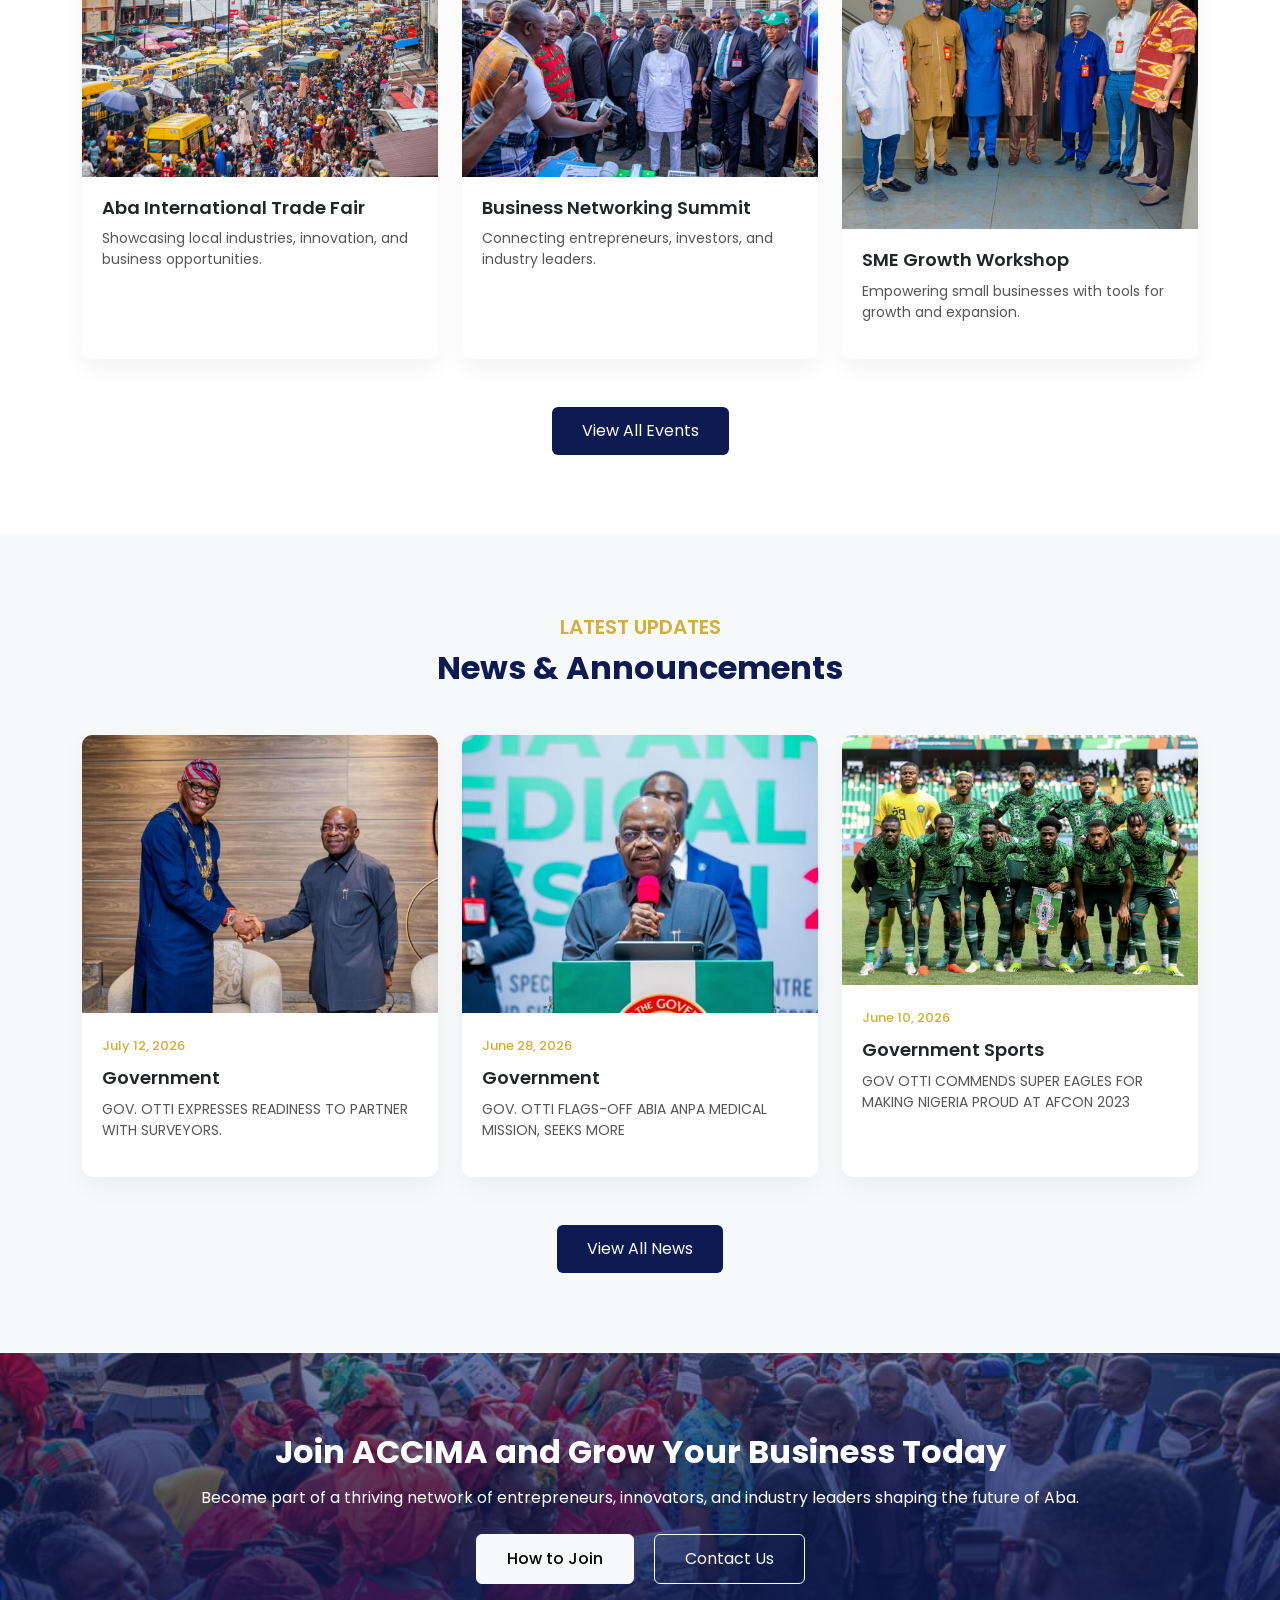
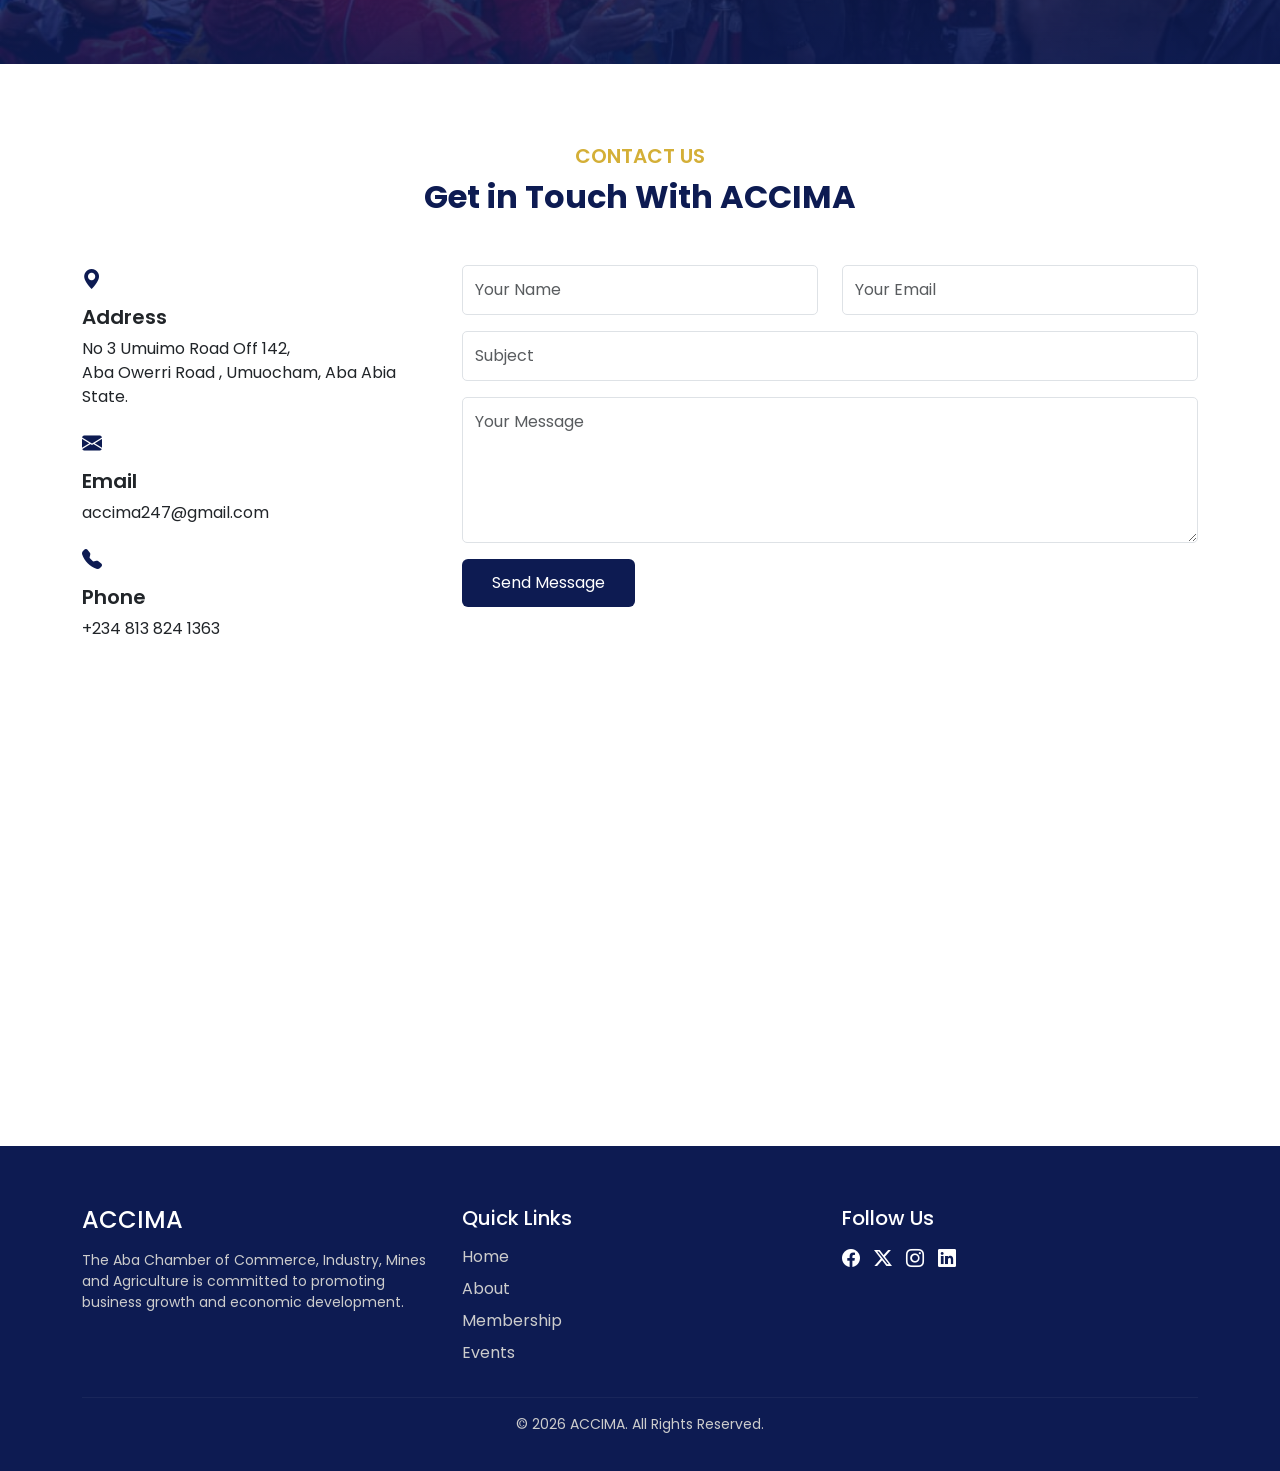
==== commit 2a632bf4: "commit" ====
--- a/index.html
+++ b/index.html
@@ -35,13 +35,13 @@
       <div
         class="container d-flex justify-content-between align-items-center flex-wrap"
       >
-        <div>
-          <i class="bi bi-envelope-fill"></i> accima247@gmail.com
-          <span class="mx-3">|</span>
-          <i class="bi bi-telephone-fill"></i> +234 813 824 1363
-        </div>
-
-        <div>
+        <div class="top-contact">
+          <span><i class="bi bi-envelope-fill"></i> accima247@gmail.com</span>
+          <span class="divider mx-3">|</span>
+          <span><i class="bi bi-telephone-fill"></i> +234 813 824 1363</span>
+        </div>
+
+        <div class="top-socials">
           <a href="#"><i class="bi bi-facebook"></i></a>
           <a href="#"><i class="bi bi-twitter-x"></i></a>
           <a href="#"><i class="bi bi-instagram"></i></a>
@@ -123,7 +123,7 @@
 
     <!-- HERO SECTION -->
     <section class="hero d-flex align-items-center">
-      <div class="container text-sm-center text-lg-start ">
+      <div class="container text-sm-center text-lg-start">
         <div class="row align-items-center">
           <div class="col-lg-7">
             <h1 class="hero-title">
--- a/style.css
+++ b/style.css
@@ -35,8 +35,11 @@
 /* Navbar */
 .navbar {
   background: #ffffff;
-  box-shadow: 0 4px 15px rgba(0, 0, 0, 0.05);
+  box-shadow: 0 4px 15px rgba(0, 0, 0, 0.08);
   padding: 10px 0;
+  position: sticky;
+  top: 0;
+  z-index: 1050;
 }
 
 /* LOGO IMAGE */
@@ -120,9 +123,6 @@
   font-size: 48px;
   font-weight: 700;
   line-height: 1.2;
-}
-
-.hero-title {
   animation: fadeUp 2s ease forwards;
 }
 
@@ -161,31 +161,6 @@
   border-radius: 5px;
 }
 
-/* Prevent horizontal overflow globally */
-html,
-body {
-  max-width: 100%;
-  overflow-x: hidden;
-}
-
-/* Hero should breathe on all screen sizes */
-.hero {
-  min-height: 80vh;
-  padding: 5rem 0;
-}
-
-.hero-title {
-  font-size: clamp(2rem, 6vw, 4.5rem);
-  line-height: 1.08;
-  max-width: 760px;
-}
-
-.hero-text {
-  font-size: clamp(1rem, 2.5vw, 1.25rem);
-  line-height: 1.6;
-  max-width: 620px;
-}
-
 /* Buttons should wrap nicely on phones */
 .hero-buttons {
   display: flex;
@@ -195,86 +170,6 @@
 
 .hero-buttons .btn {
   white-space: normal;
-}
-
-@media (max-width: 767.98px) {
-  .hero {
-    text-align: center;
-  }
-
-  .hero-title,
-  .hero-text {
-    margin-left: auto;
-    margin-right: auto;
-  }
-
-  .hero-buttons {
-    display: flex;
-    justify-content: center;
-    align-items: center;
-    flex-wrap: wrap;
-    gap: 0.75rem;
-  }
-
-  .hero-buttons .btn {
-    margin-right: 0 !important;
-  }
-}
-
-/* Phone view */
-@media (max-width: 575.98px) {
-  .top-bar .container {
-    justify-content: center !important;
-    gap: 0.5rem;
-    text-align: center;
-  }
-
-  .top-bar span.mx-3 {
-    display: none;
-  }
-
-  .navbar-brand img {
-    max-width: 130px;
-    height: auto;
-  }
-
-  .hero {
-    min-height: auto;
-    /* padding: 4rem 0; */
-    text-align: center;
-    height: 70vh;
-    background:
-      linear-gradient(rgba(13, 27, 82, 0.65), rgba(13, 27, 82, 0.4)),
-      url("Src/hero-section-img.jpg") center/cover no-repeat;
-    color: #fff;
-    padding: 100px 0;
-    display: flex;
-    align-items: center;
-  }
-
-  .hero .container {
-    padding-left: 0 !important;
-  }
-
-  .hero-title {
-    font-size: 1.3rem;
-    line-height: 1.15;
-  }
-
-  .hero-text {
-    font-size: 0.9rem;
-    margin-inline: auto;
-  }
-
-  .hero-buttons {
-    justify-content: center;
-  }
-
-  .hero-buttons .btn {
-    width: 100%;
-    max-width: 280px;
-    margin-right: 0 !important;
-  }
 }
 
 /* STATS SECTION */
@@ -713,3 +608,112 @@
 .footer hr {
   border-color: rgba(255, 255, 255, 0.2);
 }
+
+/* RESPONSIVENESS */
+
+@media (max-width: 767.98px) {
+  .hero {
+    text-align: center;
+  }
+
+  .hero-title,
+  .hero-text {
+    margin-left: auto;
+    margin-right: auto;
+  }
+
+  .hero-buttons {
+    display: flex;
+    justify-content: center;
+    align-items: center;
+    flex-wrap: wrap;
+    gap: 0.75rem;
+  }
+
+  .hero-buttons .btn {
+    margin-right: 0 !important;
+  }
+}
+/* 
+/* Phone view */
+@media (max-width: 575.98px) {
+  html {
+    scroll-behavior: smooth;
+    max-width: 100%;
+  }
+
+  body {
+    background: #f8f9fa;
+    max-width: 100%;
+    overflow-x: clip;
+  }
+
+  .top-socials {
+    display: none;
+  }
+
+  .top-bar .container {
+    justify-content: center !important;
+    text-align: center;
+  }
+
+  .top-contact {
+    width: 100%;
+    font-size: 0.78rem;
+    line-height: 1.5;
+    display: flex;
+    justify-content: center;
+    align-items: center;
+    flex-wrap: wrap;
+    gap: 0.35rem 0.6rem;
+  }
+
+  .top-contact .divider {
+    display: none;
+  }
+
+  .top-contact span {
+    white-space: nowrap;
+  }
+
+  .navbar-brand img {
+    max-width: 130px;
+    height: auto;
+  }
+
+  .hero {
+    min-height: auto;
+    text-align: center;
+    height: 70vh;
+    background:
+      linear-gradient(rgba(13, 27, 82, 0.65), rgba(13, 27, 82, 0.4)),
+      url("Src/hero-section-img.jpg") center/cover no-repeat;
+    color: #fff;
+    display: flex;
+    align-items: center;
+  }
+
+  .hero .container {
+    padding-left: 0 !important;
+  }
+
+  .hero-title {
+    font-size: 1.3rem;
+    line-height: 1.15;
+  }
+
+  .hero-text {
+    font-size: 0.9rem;
+    margin-inline: auto;
+  }
+
+  .hero-buttons {
+    justify-content: center;
+  }
+
+  .hero-buttons .btn {
+    width: 100%;
+    max-width: 280px;
+    margin-right: 0 !important;
+  }
+}
